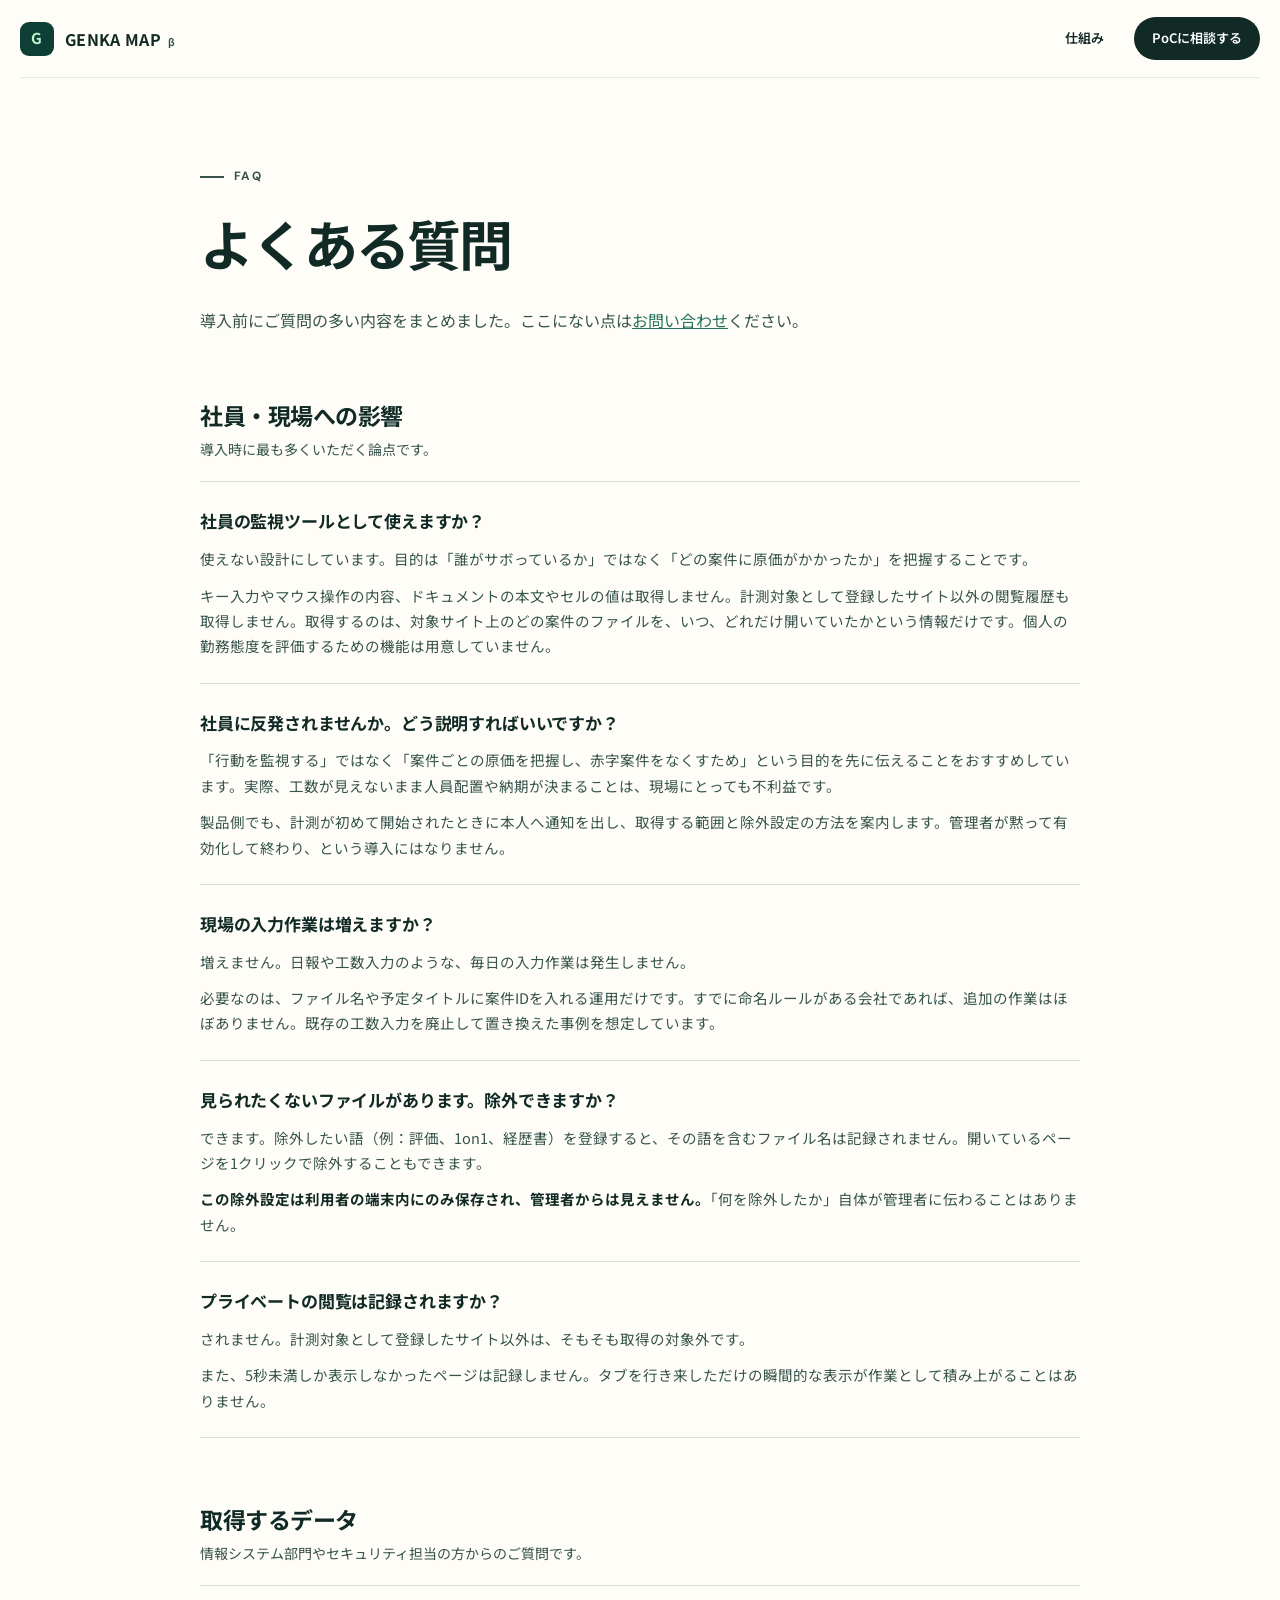
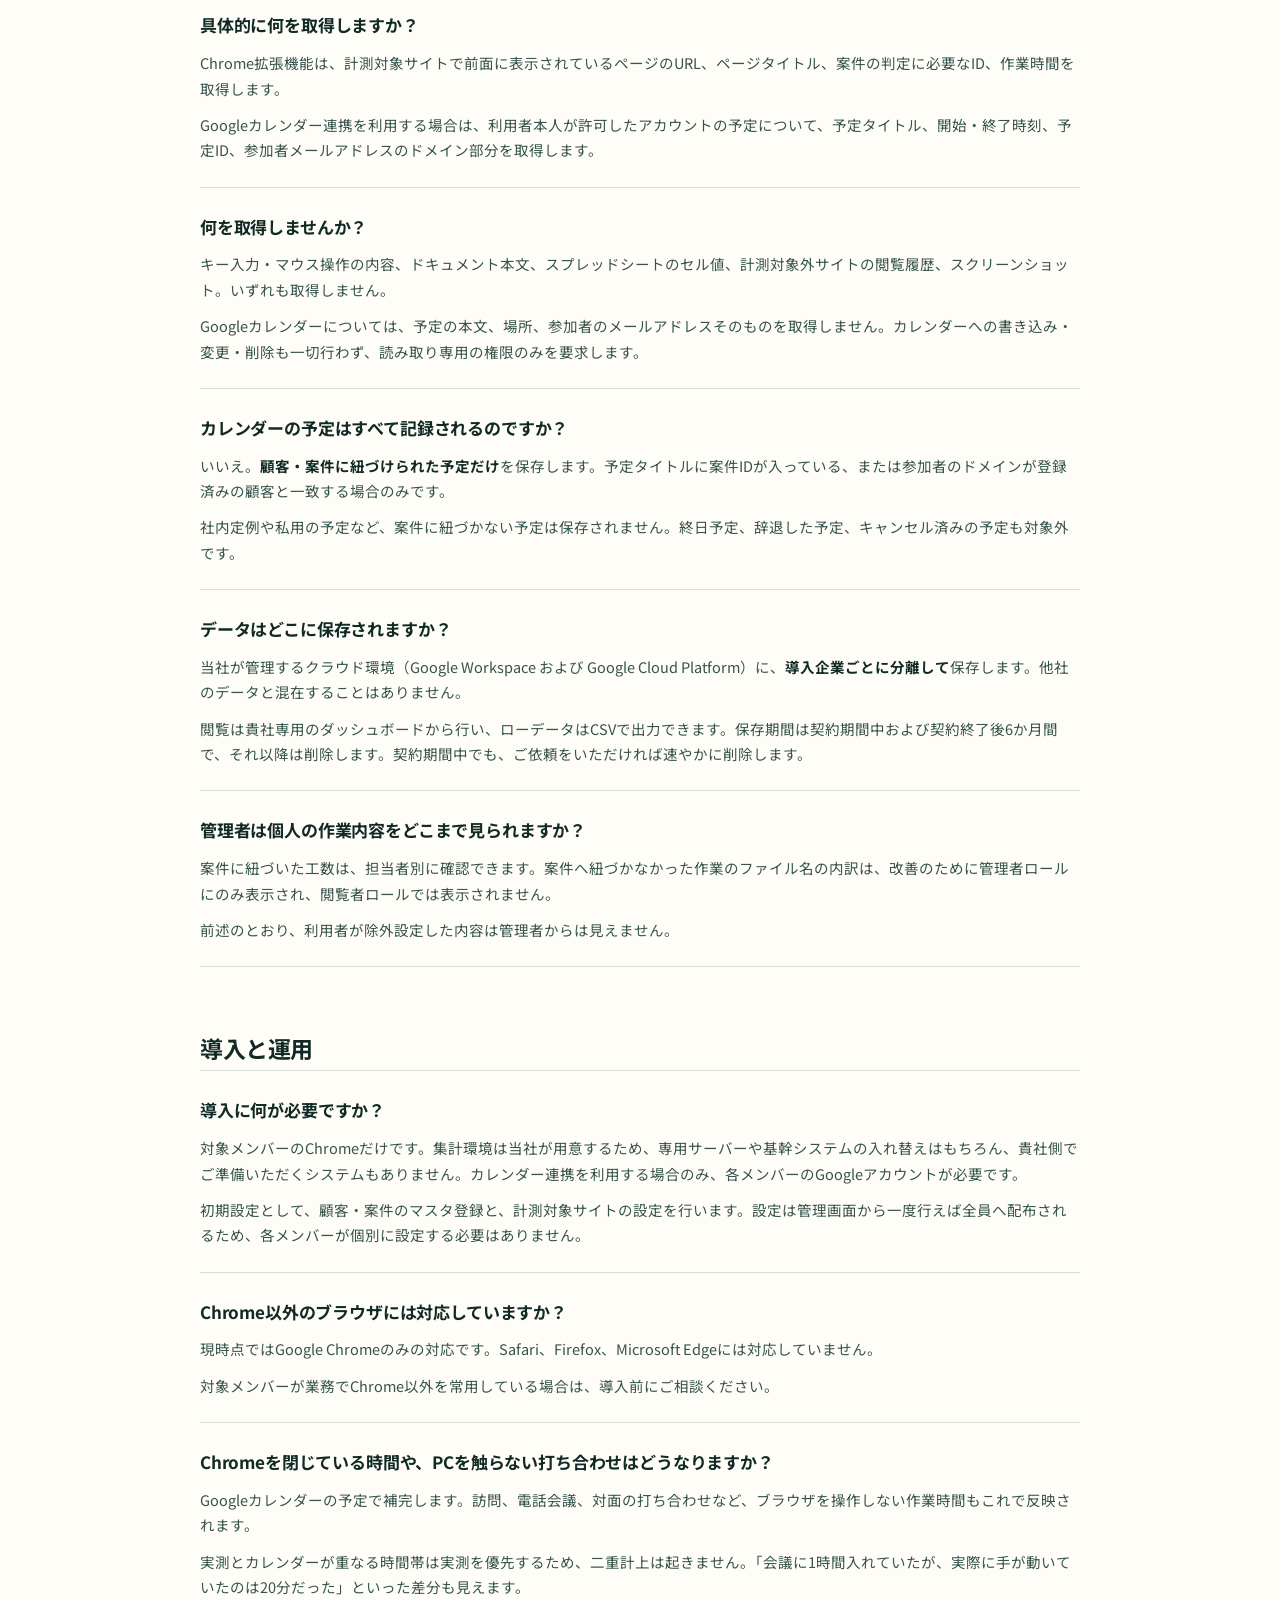
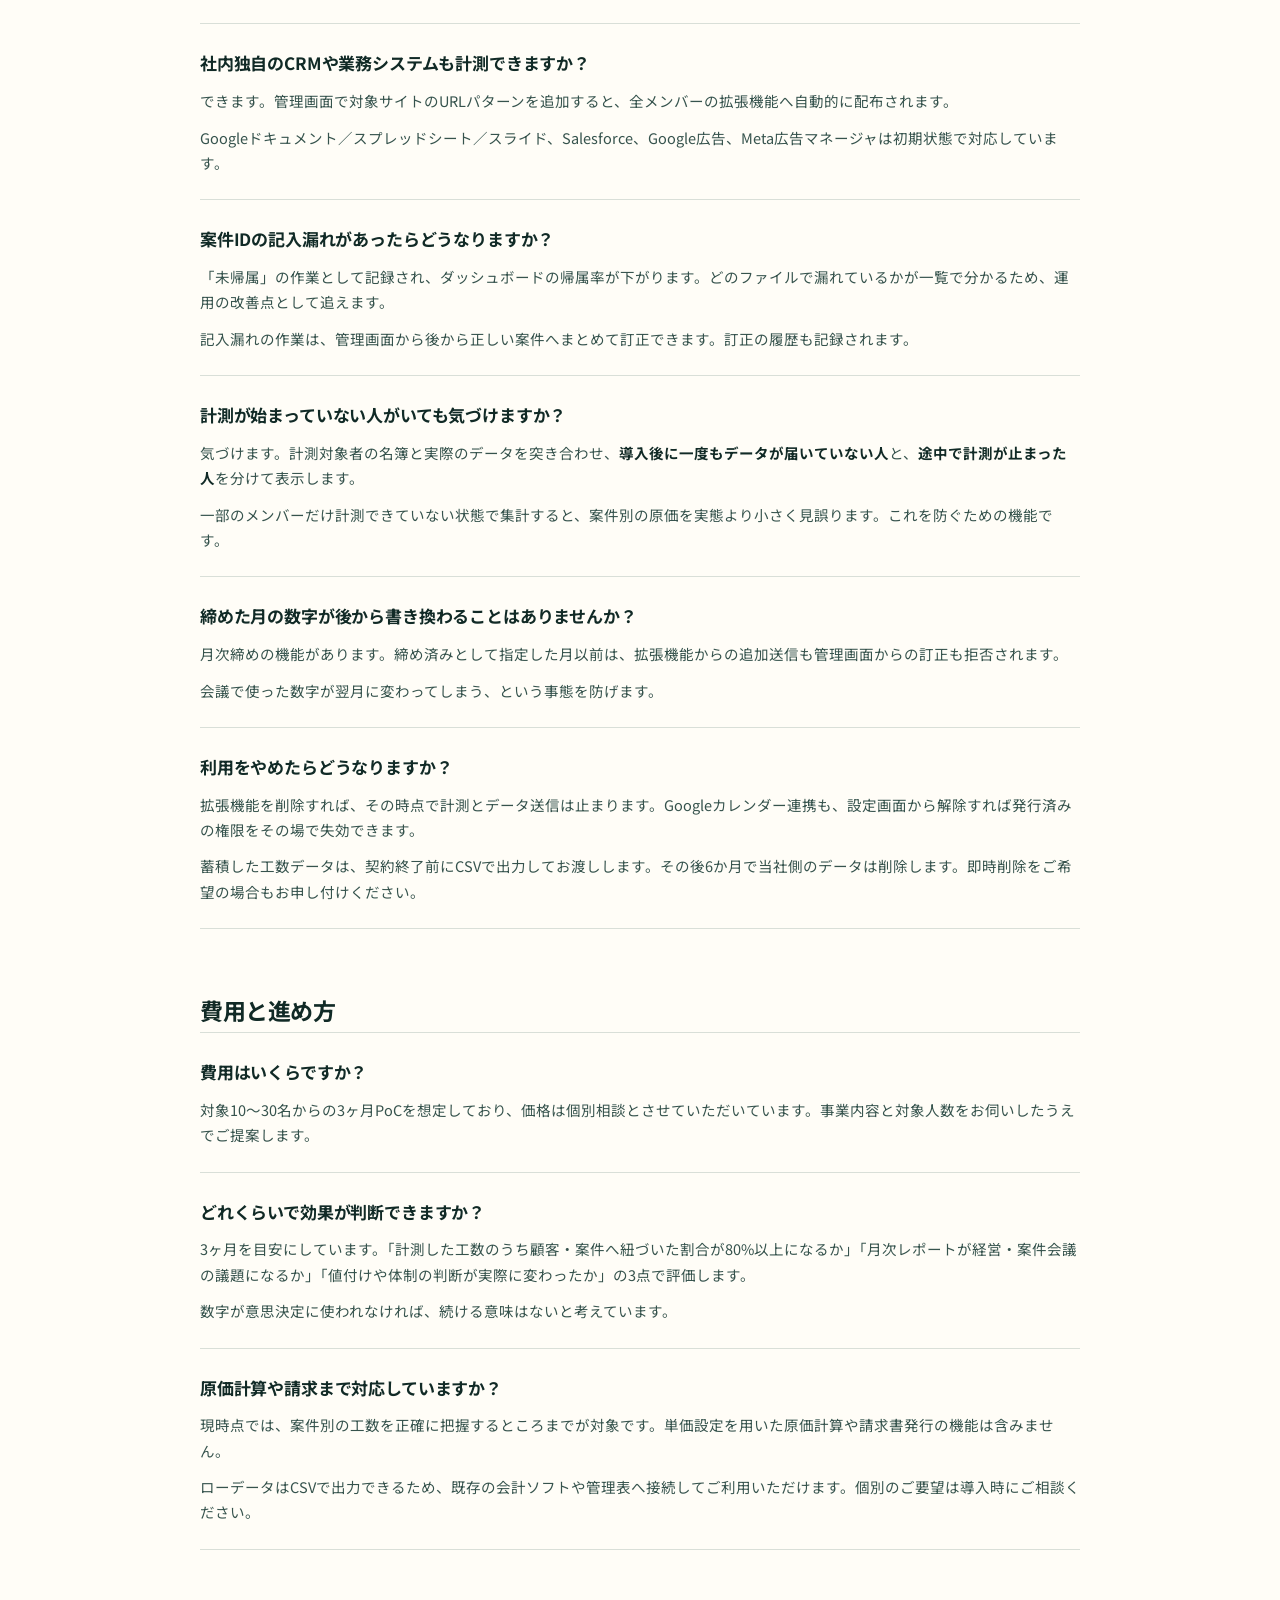
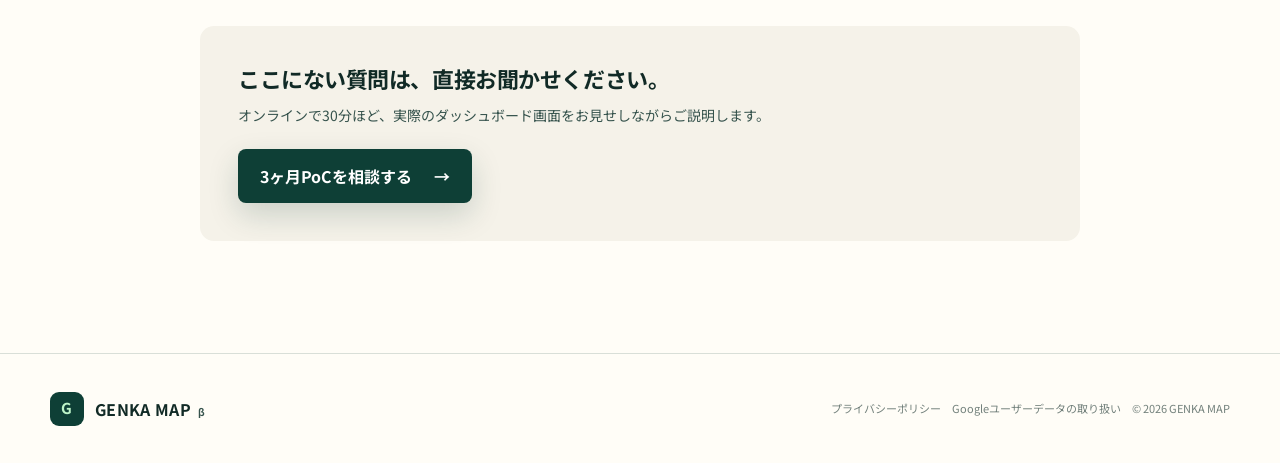
==== faq.html @ b186d124 "Correct who holds the work-hour data The privacy policy and FAQ said the data lives in a spreadsheet" ====
<!doctype html>
<html lang="ja">
<head>
  <meta charset="utf-8">
  <meta name="viewport" content="width=device-width, initial-scale=1">
  <meta name="description" content="GENKA MAPのよくある質問。社員の監視にならないか、何を取得して何を取得しないか、導入準備、費用まで、導入前に聞かれる内容をまとめました。">
  <meta name="robots" content="index,follow">
  <title>よくある質問｜GENKA MAP</title>
  <link rel="preconnect" href="https://fonts.googleapis.com">
  <link rel="preconnect" href="https://fonts.gstatic.com" crossorigin>
  <link href="https://fonts.googleapis.com/css2?family=DM+Sans:wght@500;600;700&amp;family=Noto+Sans+JP:wght@400;500;600;700&amp;display=swap" rel="stylesheet">
  <link rel="stylesheet" href="./styles.css?v=074db91b">
</head>
<body>
  <header class="site-header">
    <a class="brand" href="./index.html" aria-label="GENKA MAP トップへ"><span class="brand-mark" aria-hidden="true">G</span><span>GENKA MAP <small>β</small></span></a>
    <nav aria-label="メインナビゲーション">
      <a href="./index.html#how">仕組み</a>
      <a class="nav-cta" href="./index.html#contact">PoCに相談する</a>
    </nav>
  </header>

  <main class="faq section-shell">
    <p class="eyebrow"><span></span>FAQ</p>
    <h1>よくある質問</h1>
    <p>導入前にご質問の多い内容をまとめました。ここにない点は<a href="./index.html#contact">お問い合わせ</a>ください。</p>

    <section class="faq-group">
      <h2>社員・現場への影響</h2>
      <p>導入時に最も多くいただく論点です。</p>

      <div class="faq-item" id="watch">
        <h3>社員の監視ツールとして使えますか？</h3>
        <p>使えない設計にしています。目的は「誰がサボっているか」ではなく「どの案件に原価がかかったか」を把握することです。</p>
        <p>キー入力やマウス操作の内容、ドキュメントの本文やセルの値は取得しません。計測対象として登録したサイト以外の閲覧履歴も取得しません。取得するのは、対象サイト上のどの案件のファイルを、いつ、どれだけ開いていたかという情報だけです。個人の勤務態度を評価するための機能は用意していません。</p>
      </div>

      <div class="faq-item">
        <h3>社員に反発されませんか。どう説明すればいいですか？</h3>
        <p>「行動を監視する」ではなく「案件ごとの原価を把握し、赤字案件をなくすため」という目的を先に伝えることをおすすめしています。実際、工数が見えないまま人員配置や納期が決まることは、現場にとっても不利益です。</p>
        <p>製品側でも、計測が初めて開始されたときに本人へ通知を出し、取得する範囲と除外設定の方法を案内します。管理者が黙って有効化して終わり、という導入にはなりません。</p>
      </div>

      <div class="faq-item">
        <h3>現場の入力作業は増えますか？</h3>
        <p>増えません。日報や工数入力のような、毎日の入力作業は発生しません。</p>
        <p>必要なのは、ファイル名や予定タイトルに案件IDを入れる運用だけです。すでに命名ルールがある会社であれば、追加の作業はほぼありません。既存の工数入力を廃止して置き換えた事例を想定しています。</p>
      </div>

      <div class="faq-item" id="exclude">
        <h3>見られたくないファイルがあります。除外できますか？</h3>
        <p>できます。除外したい語（例：評価、1on1、経歴書）を登録すると、その語を含むファイル名は記録されません。開いているページを1クリックで除外することもできます。</p>
        <p><b>この除外設定は利用者の端末内にのみ保存され、管理者からは見えません。</b>「何を除外したか」自体が管理者に伝わることはありません。</p>
      </div>

      <div class="faq-item">
        <h3>プライベートの閲覧は記録されますか？</h3>
        <p>されません。計測対象として登録したサイト以外は、そもそも取得の対象外です。</p>
        <p>また、5秒未満しか表示しなかったページは記録しません。タブを行き来しただけの瞬間的な表示が作業として積み上がることはありません。</p>
      </div>
    </section>

    <section class="faq-group">
      <h2>取得するデータ</h2>
      <p>情報システム部門やセキュリティ担当の方からのご質問です。</p>

      <div class="faq-item" id="collect">
        <h3>具体的に何を取得しますか？</h3>
        <p>Chrome拡張機能は、計測対象サイトで前面に表示されているページのURL、ページタイトル、案件の判定に必要なID、作業時間を取得します。</p>
        <p>Googleカレンダー連携を利用する場合は、利用者本人が許可したアカウントの予定について、予定タイトル、開始・終了時刻、予定ID、参加者メールアドレスのドメイン部分を取得します。</p>
      </div>

      <div class="faq-item">
        <h3>何を取得しませんか？</h3>
        <p>キー入力・マウス操作の内容、ドキュメント本文、スプレッドシートのセル値、計測対象外サイトの閲覧履歴、スクリーンショット。いずれも取得しません。</p>
        <p>Googleカレンダーについては、予定の本文、場所、参加者のメールアドレスそのものを取得しません。カレンダーへの書き込み・変更・削除も一切行わず、読み取り専用の権限のみを要求します。</p>
      </div>

      <div class="faq-item">
        <h3>カレンダーの予定はすべて記録されるのですか？</h3>
        <p>いいえ。<b>顧客・案件に紐づけられた予定だけ</b>を保存します。予定タイトルに案件IDが入っている、または参加者のドメインが登録済みの顧客と一致する場合のみです。</p>
        <p>社内定例や私用の予定など、案件に紐づかない予定は保存されません。終日予定、辞退した予定、キャンセル済みの予定も対象外です。</p>
      </div>

      <div class="faq-item" id="storage">
        <h3>データはどこに保存されますか？</h3>
        <p>当社が管理するクラウド環境（Google Workspace および Google Cloud Platform）に、<b>導入企業ごとに分離して</b>保存します。他社のデータと混在することはありません。</p>
        <p>閲覧は貴社専用のダッシュボードから行い、ローデータはCSVで出力できます。保存期間は契約期間中および契約終了後6か月間で、それ以降は削除します。契約期間中でも、ご依頼をいただければ速やかに削除します。</p>
      </div>

      <div class="faq-item">
        <h3>管理者は個人の作業内容をどこまで見られますか？</h3>
        <p>案件に紐づいた工数は、担当者別に確認できます。案件へ紐づかなかった作業のファイル名の内訳は、改善のために管理者ロールにのみ表示され、閲覧者ロールでは表示されません。</p>
        <p>前述のとおり、利用者が除外設定した内容は管理者からは見えません。</p>
      </div>
    </section>

    <section class="faq-group">
      <h2>導入と運用</h2>

      <div class="faq-item">
        <h3>導入に何が必要ですか？</h3>
        <p>対象メンバーのChromeだけです。集計環境は当社が用意するため、専用サーバーや基幹システムの入れ替えはもちろん、貴社側でご準備いただくシステムもありません。カレンダー連携を利用する場合のみ、各メンバーのGoogleアカウントが必要です。</p>
        <p>初期設定として、顧客・案件のマスタ登録と、計測対象サイトの設定を行います。設定は管理画面から一度行えば全員へ配布されるため、各メンバーが個別に設定する必要はありません。</p>
      </div>

      <div class="faq-item">
        <h3>Chrome以外のブラウザには対応していますか？</h3>
        <p>現時点ではGoogle Chromeのみの対応です。Safari、Firefox、Microsoft Edgeには対応していません。</p>
        <p>対象メンバーが業務でChrome以外を常用している場合は、導入前にご相談ください。</p>
      </div>

      <div class="faq-item">
        <h3>Chromeを閉じている時間や、PCを触らない打ち合わせはどうなりますか？</h3>
        <p>Googleカレンダーの予定で補完します。訪問、電話会議、対面の打ち合わせなど、ブラウザを操作しない作業時間もこれで反映されます。</p>
        <p>実測とカレンダーが重なる時間帯は実測を優先するため、二重計上は起きません。「会議に1時間入れていたが、実際に手が動いていたのは20分だった」といった差分も見えます。</p>
      </div>

      <div class="faq-item">
        <h3>社内独自のCRMや業務システムも計測できますか？</h3>
        <p>できます。管理画面で対象サイトのURLパターンを追加すると、全メンバーの拡張機能へ自動的に配布されます。</p>
        <p>Googleドキュメント／スプレッドシート／スライド、Salesforce、Google広告、Meta広告マネージャは初期状態で対応しています。</p>
      </div>

      <div class="faq-item">
        <h3>案件IDの記入漏れがあったらどうなりますか？</h3>
        <p>「未帰属」の作業として記録され、ダッシュボードの帰属率が下がります。どのファイルで漏れているかが一覧で分かるため、運用の改善点として追えます。</p>
        <p>記入漏れの作業は、管理画面から後から正しい案件へまとめて訂正できます。訂正の履歴も記録されます。</p>
      </div>

      <div class="faq-item">
        <h3>計測が始まっていない人がいても気づけますか？</h3>
        <p>気づけます。計測対象者の名簿と実際のデータを突き合わせ、<b>導入後に一度もデータが届いていない人</b>と、<b>途中で計測が止まった人</b>を分けて表示します。</p>
        <p>一部のメンバーだけ計測できていない状態で集計すると、案件別の原価を実態より小さく見誤ります。これを防ぐための機能です。</p>
      </div>

      <div class="faq-item">
        <h3>締めた月の数字が後から書き換わることはありませんか？</h3>
        <p>月次締めの機能があります。締め済みとして指定した月以前は、拡張機能からの追加送信も管理画面からの訂正も拒否されます。</p>
        <p>会議で使った数字が翌月に変わってしまう、という事態を防げます。</p>
      </div>

      <div class="faq-item">
        <h3>利用をやめたらどうなりますか？</h3>
        <p>拡張機能を削除すれば、その時点で計測とデータ送信は止まります。Googleカレンダー連携も、設定画面から解除すれば発行済みの権限をその場で失効できます。</p>
        <p>蓄積した工数データは、契約終了前にCSVで出力してお渡しします。その後6か月で当社側のデータは削除します。即時削除をご希望の場合もお申し付けください。</p>
      </div>
    </section>

    <section class="faq-group">
      <h2>費用と進め方</h2>

      <div class="faq-item">
        <h3>費用はいくらですか？</h3>
        <p>対象10〜30名からの3ヶ月PoCを想定しており、価格は個別相談とさせていただいています。事業内容と対象人数をお伺いしたうえでご提案します。</p>
      </div>

      <div class="faq-item">
        <h3>どれくらいで効果が判断できますか？</h3>
        <p>3ヶ月を目安にしています。「計測した工数のうち顧客・案件へ紐づいた割合が80%以上になるか」「月次レポートが経営・案件会議の議題になるか」「値付けや体制の判断が実際に変わったか」の3点で評価します。</p>
        <p>数字が意思決定に使われなければ、続ける意味はないと考えています。</p>
      </div>

      <div class="faq-item">
        <h3>原価計算や請求まで対応していますか？</h3>
        <p>現時点では、案件別の工数を正確に把握するところまでが対象です。単価設定を用いた原価計算や請求書発行の機能は含みません。</p>
        <p>ローデータはCSVで出力できるため、既存の会計ソフトや管理表へ接続してご利用いただけます。個別のご要望は導入時にご相談ください。</p>
      </div>
    </section>

    <div class="faq-cta">
      <h2>ここにない質問は、直接お聞かせください。</h2>
      <p>オンラインで30分ほど、実際のダッシュボード画面をお見せしながらご説明します。</p>
      <a class="button button-primary" href="./index.html#contact">3ヶ月PoCを相談する <span aria-hidden="true">→</span></a>
    </div>
  </main>

  <footer>
    <a class="brand" href="./index.html"><span class="brand-mark" aria-hidden="true">G</span><span>GENKA MAP <small>β</small></span></a>
    <p><a href="./privacy.html">プライバシーポリシー</a>　<a href="./privacy.html#google-data">Googleユーザーデータの取り扱い</a>　© 2026 GENKA MAP</p>
  </footer>
</body>
</html>
---- styles.css ----
:root {
  --ink: #112a26;
  --ink-soft: #36534d;
  --forest: #0e3f36;
  --forest-deep: #092f29;
  --mint: #bdf4c8;
  --mint-bright: #85eba5;
  --cream: #f5f2e9;
  --paper: #fffdf7;
  --line: #d9dfd8;
  --warning: #e67842;
  --shadow: 0 24px 70px rgba(10, 47, 40, .14);
}

* { box-sizing: border-box; }
html { scroll-behavior: smooth; }
body { margin: 0; background: var(--paper); color: var(--ink); font-family: "Noto Sans JP", sans-serif; line-height: 1.75; }
a { color: inherit; text-decoration: none; }
button, input, select, textarea { font: inherit; }
.section-shell { width: min(1180px, calc(100% - 48px)); margin-inline: auto; }

.site-header { width: min(1280px, calc(100% - 40px)); height: 78px; margin: 0 auto; display: flex; align-items: center; justify-content: space-between; border-bottom: 1px solid rgba(17,42,38,.09); }
.brand { display: inline-flex; align-items: center; gap: 11px; font-weight: 700; letter-spacing: .02em; }
.brand small { margin-left: 3px; color: var(--ink-soft); font-size: 10px; }
.brand-mark { width: 34px; height: 34px; display: grid; place-items: center; border-radius: 9px; background: var(--forest); color: var(--mint); font-size: 15px; }
nav { display: flex; align-items: center; gap: 30px; font-size: 13px; font-weight: 600; }
nav a:not(.nav-cta):hover { color: #23735f; }
.nav-cta { padding: 10px 18px; border-radius: 999px; background: var(--ink); color: white; }

.hero { min-height: 750px; display: grid; grid-template-columns: .9fr 1.1fr; gap: 54px; align-items: center; padding-block: 90px 112px; }
.eyebrow { display: flex; align-items: center; gap: 10px; margin: 0 0 20px; color: #347a66; font-family: "DM Sans", sans-serif; font-size: 12px; font-weight: 700; letter-spacing: .12em; text-transform: uppercase; }
.eyebrow span { width: 24px; height: 2px; background: currentColor; }
.eyebrow.light { color: var(--mint); }
h1, h2, h3, p { margin-top: 0; }
h1, h2 { letter-spacing: -.04em; line-height: 1.35; }
h1 { margin-bottom: 26px; font-size: clamp(42px, 5vw, 66px); }
h1 em { color: #267c64; font-style: normal; }
h2 { margin-bottom: 22px; font-size: clamp(32px, 4vw, 52px); }
.hero-lead { max-width: 620px; margin-bottom: 34px; color: var(--ink-soft); font-size: 17px; }
.hero-actions { display: flex; flex-wrap: wrap; gap: 12px; }
.button { min-height: 52px; padding: 13px 22px; display: inline-flex; align-items: center; justify-content: center; gap: 22px; border: 0; border-radius: 8px; font-weight: 700; cursor: pointer; transition: transform .2s, box-shadow .2s, background .2s; }
.button:hover { transform: translateY(-2px); }
.button-primary { background: var(--forest); color: #fff; box-shadow: 0 12px 30px rgba(14,63,54,.18); }
.button-primary:hover { background: var(--forest-deep); }
.button-ghost { border: 1px solid var(--line); background: transparent; }
.microcopy { margin: 18px 0 0; color: #6b7b76; font-size: 12px; }

.hero-visual { position: relative; overflow: hidden; padding: 18px; border: 1px solid rgba(14,63,54,.12); border-radius: 18px; background: #f7faf7; box-shadow: var(--shadow); transform: rotate(1.2deg); }
.hero-visual::before { content: ""; position: absolute; inset: -60% 25% auto -25%; height: 480px; border-radius: 50%; background: radial-gradient(circle, rgba(133,235,165,.24), transparent 66%); }
.visual-topbar { position: relative; display: grid; grid-template-columns: 1fr auto 1fr; align-items: center; padding: 2px 2px 15px; color: #6a7c76; font-size: 11px; }
.traffic-lights { display: flex; gap: 5px; }
.traffic-lights i { width: 7px; height: 7px; border-radius: 50%; background: #cbd5d0; }
/* 実際の顧客向けダッシュボード(DashboardPage)の再現。配色・構成を実画面に合わせる */
.app-frame { position: relative; overflow: hidden; border: 1px solid #e5e9f0; border-radius: 12px; background: #f5f7fa; box-shadow: 0 10px 30px rgba(23,32,51,.1); }
.app-topbar { display: flex; justify-content: space-between; align-items: center; gap: 8px; padding: 10px 13px; background: #fff; border-bottom: 1px solid #e5e9f0; }
.app-brand { display: flex; align-items: center; gap: 7px; color: #172033; font-size: 11px; font-weight: 800; letter-spacing: -.02em; white-space: nowrap; }
.app-brand i { flex: 0 0 auto; width: 20px; height: 20px; display: grid; place-items: center; border-radius: 6px; background: linear-gradient(145deg, #2759d7, #5d7ee7); color: #fff; font-style: normal; font-size: 11px; }
.app-actions { display: flex; gap: 5px; font-size: 8px; white-space: nowrap; }
.app-actions b { padding: 4px 8px; border: 1px solid #b9c7ec; border-radius: 6px; color: #2759d7; background: #fff; font-weight: 700; }
.app-actions em { padding: 4px 8px; border: 1px solid #e5e9f0; border-radius: 6px; color: #4f5b70; font-style: normal; font-weight: 600; }
.app-kpis { display: grid; grid-template-columns: repeat(3, 1fr); gap: 8px; padding: 11px 13px 0; }
.app-kpis > div { padding: 11px 12px; background: #fff; border: 1px solid #e5e9f0; border-radius: 9px; }
.app-kpis span { display: block; color: #697386; font-size: 8px; font-weight: 700; }
.app-kpis strong { display: block; margin-top: 5px; font-family: "DM Sans", sans-serif; font-size: 21px; font-weight: 800; line-height: 1; letter-spacing: -.03em; color: #172033; }
.app-kpis small { margin-left: 3px; color: #697386; font-size: 9px; font-weight: 600; }
.app-panel { margin: 11px 13px; background: #fff; border: 1px solid #e5e9f0; border-radius: 9px; overflow: hidden; }
.app-panel:last-of-type { margin-bottom: 13px; }
.app-panel-head { display: flex; justify-content: space-between; align-items: center; padding: 9px 12px; border-bottom: 1px solid #e5e9f0; }
.app-panel-head b { color: #172033; font-size: 10px; }
.app-panel-head span { color: #697386; font-size: 8px; }
.app-quality { display: flex; align-items: center; gap: 12px; padding: 9px 12px; }
.app-quality strong { font-family: "DM Sans", sans-serif; font-size: 22px; font-weight: 800; letter-spacing: -.03em; color: #19a974; }
.app-quality strong small { margin-left: 2px; font-size: 10px; }
.app-quality span { color: #697386; font-size: 8px; line-height: 1.6; }
.app-table { width: 100%; border-collapse: collapse; font-size: 8.5px; }
.app-table th { padding: 6px 10px; color: #697386; background: #fafbfc; text-align: left; font-size: 7px; letter-spacing: .05em; text-transform: uppercase; white-space: nowrap; }
.app-table td { padding: 7px 10px; border-top: 1px solid #edf0f4; color: #172033; vertical-align: middle; }
.app-table .num { text-align: right; font-family: "DM Sans", sans-serif; white-space: nowrap; }
.app-kpis em { display: block; margin-top: 5px; color: #98a2b3; font-style: normal; font-size: 7.5px; font-weight: 600; }
.app-status { display: flex; align-items: center; gap: 8px; padding: 9px 12px; }
.app-flag { flex: 0 0 auto; padding: 3px 7px; border-radius: 99px; background: #fdecec; color: #b42318; font-size: 7px; font-weight: 700; white-space: nowrap; }
.app-status > span { color: #98a2b3; font-size: 7.5px; line-height: 1.55; }
/* 工数が増えた案件は注意色。原価の見え方として増加を目立たせる。 */
.app-table .up { color: #c2410c; }
.app-table .down { color: #19a974; }
.app-burn { display: inline-flex; align-items: center; justify-content: flex-end; gap: 6px; }
.app-burn i { font-style: normal; color: #697386; }
.app-burn .app-track { width: 38px; }
.app-track.warn span { background: linear-gradient(90deg, #d9541f, #f0956a); }
.app-table td b { display: block; font-size: 9px; }
.app-table td i { display: block; margin-top: 1px; color: #697386; font-style: normal; font-size: 7px; }
.app-badge { display: inline-flex; padding: 2px 6px; border-radius: 99px; color: #355196; background: #edf2ff; font-size: 7px; font-weight: 700; white-space: nowrap; }
.app-track { width: 56px; height: 5px; border-radius: 99px; background: #edf0f5; overflow: hidden; }
.app-track span { display: block; width: var(--w); height: 100%; border-radius: inherit; background: linear-gradient(90deg, #2759d7, #6c8beb); }
.visual-caption { position: relative; margin: 11px 3px 0; color: #6a7c76; font-size: 10px; line-height: 1.55; }

.problem-band { padding: 105px 0; background: var(--forest-deep); color: #fff; }
.problem-grid { display: grid; grid-template-columns: .85fr 1.15fr; gap: 110px; }
.problem-list { display: grid; gap: 0; }
.problem-list article { display: grid; grid-template-columns: 48px 1fr; gap: 22px; padding: 27px 0; border-top: 1px solid rgba(255,255,255,.15); }
.problem-list article:last-child { border-bottom: 1px solid rgba(255,255,255,.15); }
.problem-list article > span { color: var(--mint); font-family: "DM Sans", sans-serif; font-size: 12px; }
.problem-list h3 { margin-bottom: 7px; font-size: 18px; }
.problem-list p { margin: 0; color: rgba(255,255,255,.68); font-size: 14px; }

.how { padding-block: 130px; }
.section-heading { max-width: 690px; margin-bottom: 60px; }
.section-heading > p:last-child { color: var(--ink-soft); }
.section-heading.compact { margin-bottom: 0; }
.steps { display: grid; grid-template-columns: repeat(3, 1fr); gap: 18px; }
.steps article { min-height: 310px; padding: 30px; border: 1px solid var(--line); border-radius: 12px; background: #fff; }
.step-icon { width: 52px; height: 52px; margin-bottom: 54px; display: grid; place-items: center; border-radius: 50%; background: var(--cream); color: #2c765f; font-family: "DM Sans", sans-serif; font-weight: 700; }
.steps h3 { margin-bottom: 12px; font-size: 21px; }
.steps p { color: var(--ink-soft); font-size: 14px; }
.steps small { color: #39866d; font-size: 11px; font-weight: 600; }

.decision { padding-bottom: 130px; }
.decision-card { padding: 72px; border-radius: 18px; background: var(--forest); color: #fff; }
.decision-card > h2 { max-width: 680px; }
.decision-points { display: grid; grid-template-columns: repeat(4, 1fr); margin-top: 55px; border-top: 1px solid rgba(255,255,255,.15); }
.decision-points div { padding: 26px 24px 0 0; }
.decision-points div + div { padding-left: 24px; border-left: 1px solid rgba(255,255,255,.15); }
.decision-points b { color: var(--mint); font-size: 17px; }
.decision-points p { margin: 9px 0 0; color: rgba(255,255,255,.67); font-size: 13px; }

.security { display: grid; grid-template-columns: .8fr 1.2fr; gap: 110px; padding-block: 120px; border-top: 1px solid var(--line); }
.security-content > p { color: var(--ink-soft); }
.security-content ul { padding: 0; margin: 30px 0 0; list-style: none; }
.security-content li { padding: 15px 0; border-top: 1px solid var(--line); font-size: 14px; }
.security-content li:last-child { border-bottom: 1px solid var(--line); }
.security-content li span { margin-right: 10px; color: #278264; font-weight: 700; }
.security-content li a { text-decoration: underline; text-underline-offset: 3px; text-decoration-color: rgba(17,42,38,.22); }
.security-content li a:hover { color: #23735f; }
.security-content .microcopy { margin-top: 22px; }
.security-content .microcopy a { color: #23735f; font-weight: 700; }

.poc { padding-block: 120px; }
.poc-grid { display: grid; grid-template-columns: .85fr 1.15fr; gap: 80px; align-items: start; }
.poc-summary { display: grid; grid-template-columns: repeat(3, 1fr); border: 1px solid var(--line); border-radius: 12px; background: var(--cream); }
.poc-summary div { padding: 24px 18px; }
.poc-summary div + div { border-left: 1px solid #d6d8cd; }
.poc-summary span, .poc-summary strong { display: block; }
.poc-summary span { margin-bottom: 7px; color: #74817c; font-size: 11px; }
.poc-summary strong { font-size: 17px; }
.poc ol { padding: 0; margin: 0; list-style: none; }
.poc li { display: grid; grid-template-columns: 44px 1fr; gap: 18px; padding: 21px 0; border-top: 1px solid var(--line); }
.poc li:last-child { border-bottom: 1px solid var(--line); }
.poc li > span { width: 35px; height: 35px; display: grid; place-items: center; border-radius: 50%; background: #e2f6e7; color: #25775c; font-family: "DM Sans", sans-serif; font-weight: 700; }
.poc li p { margin: 4px 0 0; color: var(--ink-soft); font-size: 13px; }

.contact { padding-block: 110px; background: var(--forest-deep); color: #fff; }
.contact-grid { display: grid; grid-template-columns: .85fr 1.15fr; gap: 100px; }
.contact-grid > div > p:not(.eyebrow) { color: rgba(255,255,255,.67); }
.contact-note { margin-top: 40px; display: flex; gap: 16px; align-items: center; }
.contact-note > span { width: 52px; height: 52px; display: grid; place-items: center; border: 1px solid rgba(189,244,200,.4); border-radius: 50%; color: var(--mint); font-family: "DM Sans", sans-serif; font-size: 18px; font-weight: 700; }
.contact-note p { margin: 0; color: rgba(255,255,255,.68); font-size: 13px; }
.contact-note b { color: #fff; }
form { padding: 34px; border-radius: 14px; background: #fff; color: var(--ink); }
.form-row { display: grid; grid-template-columns: 1fr 1fr; gap: 13px; }
form label { display: block; margin-bottom: 15px; font-size: 12px; font-weight: 600; }
form label > span { margin-left: 4px; color: #d55c3a; font-size: 9px; }
input, select, textarea { width: 100%; margin-top: 7px; padding: 12px 13px; border: 1px solid #d8dfda; border-radius: 6px; outline: none; background: #fafcf9; color: var(--ink); font-size: 13px; }
input:focus, select:focus, textarea:focus { border-color: #3b896f; box-shadow: 0 0 0 3px rgba(59,137,111,.1); }
textarea { min-height: 100px; resize: vertical; }
.consent { display: flex; gap: 9px; align-items: flex-start; font-weight: 400; }
.consent input { width: 16px; margin: 3px 0 0; }
.consent span { margin: 0; color: #526761; font-size: 11px; }
.form-note { margin: 4px 0 0; color: #526761; font-size: 11px; }
.form-note a { color: inherit; }
.honeypot { position: absolute !important; left: -9999px !important; }
.button-light { width: 100%; background: var(--forest); color: #fff; }
.button-light:disabled { cursor: wait; opacity: .62; }
.form-status { min-height: 1.5em; margin: 12px 0 0; color: #267b5f; font-size: 12px; text-align: center; }
.form-status.error { color: #c45336; }

footer { min-height: 110px; padding: 28px max(24px, calc((100% - 1180px) / 2)); display: flex; align-items: center; justify-content: space-between; border-top: 1px solid var(--line); }
footer p { margin: 0; color: #73817c; font-size: 11px; }
footer p a:hover, .policy a:not(.brand) { color: #23735f; text-decoration: underline; }
.policy { max-width: 820px; padding-block: 88px 112px; }
.policy h1 { font-size: clamp(38px, 5vw, 54px); }
.policy h2 { margin: 54px 0 14px; font-size: 24px; letter-spacing: -.02em; }
.policy section > p { color: var(--ink-soft); }
.policy ul { margin: 14px 0 0; padding-left: 20px; color: var(--ink-soft); }
.policy li { margin-bottom: 9px; }
.policy li b { color: var(--ink); }
/* スコープ名が長く、狭い画面で横スクロールを起こすため折り返す。 */
.policy code { font-size: .92em; overflow-wrap: anywhere; }
.policy-date { margin-top: 56px; color: #73817c; font-size: 13px; }

.faq { max-width: 880px; padding-block: 88px 112px; }
.faq h1 { font-size: clamp(38px, 5vw, 54px); }
.faq > p { color: var(--ink-soft); }
.faq > p a { color: #23735f; text-decoration: underline; }
.faq-group { margin-top: 66px; }
.faq-group > h2 { margin-bottom: 6px; font-size: 23px; letter-spacing: -.02em; }
.faq-group > p { margin: 0 0 20px; color: var(--ink-soft); font-size: 14px; }
.faq-item { padding: 24px 0; border-top: 1px solid var(--line); }
.faq-group > .faq-item:last-of-type { border-bottom: 1px solid var(--line); }
.faq-item h3 { margin-bottom: 10px; font-size: 17px; letter-spacing: -.01em; }
.faq-item p { margin: 0; color: var(--ink-soft); font-size: 14.5px; }
.faq-item p + p { margin-top: 11px; }
.faq-item b { color: var(--ink); }
.faq-cta { margin-top: 76px; padding: 38px; border-radius: 14px; background: var(--cream); }
.faq-cta h2 { margin-bottom: 9px; font-size: 22px; letter-spacing: -.02em; }
.faq-cta p { margin: 0 0 22px; color: var(--ink-soft); font-size: 14px; }

@media (max-width: 900px) {
  .hero, .problem-grid, .security, .poc-grid, .contact-grid { grid-template-columns: 1fr; }
  .hero { padding-top: 70px; }
  .problem-grid, .security, .poc-grid, .contact-grid { gap: 48px; }
  .steps { grid-template-columns: 1fr; }
  .steps article { min-height: 0; }
  .step-icon { margin-bottom: 30px; }
  .decision-points { grid-template-columns: 1fr 1fr; }
  .decision-points div:nth-child(3) { padding-left: 0; border-left: 0; }
}

@media (max-width: 620px) {
  .section-shell { width: min(100% - 32px, 1180px); }
  .site-header { width: calc(100% - 28px); }
  nav > a:not(.nav-cta) { display: none; }
  .nav-cta { padding: 9px 13px; }
  h1 { font-size: 39px; }
  h2 { font-size: 32px; }
  .hero { min-height: 0; padding-block: 64px 84px; }
  .hero-actions, .hero-actions .button { width: 100%; }
  .hero-visual { padding: 10px; transform: none; }
  .app-kpis { grid-template-columns: 1fr 1fr; }
  .app-kpis > div:last-child { grid-column: 1 / -1; }
  .app-actions b { display: none; }
  .app-table th:nth-child(3), .app-table td:nth-child(3) { display: none; }
  .problem-band, .how, .security, .poc, .contact { padding-block: 80px; }
  .decision { padding-bottom: 80px; }
  .decision-card { padding: 38px 24px; }
  .decision-points { grid-template-columns: 1fr; }
  .decision-points div + div { padding-left: 0; border-left: 0; }
  .poc-summary { grid-template-columns: 1fr; }
  .poc-summary div + div { border-top: 1px solid #d6d8cd; border-left: 0; }
  .form-row { grid-template-columns: 1fr; }
  form { padding: 24px 18px; }
  footer { gap: 20px; flex-direction: column; justify-content: center; }
}
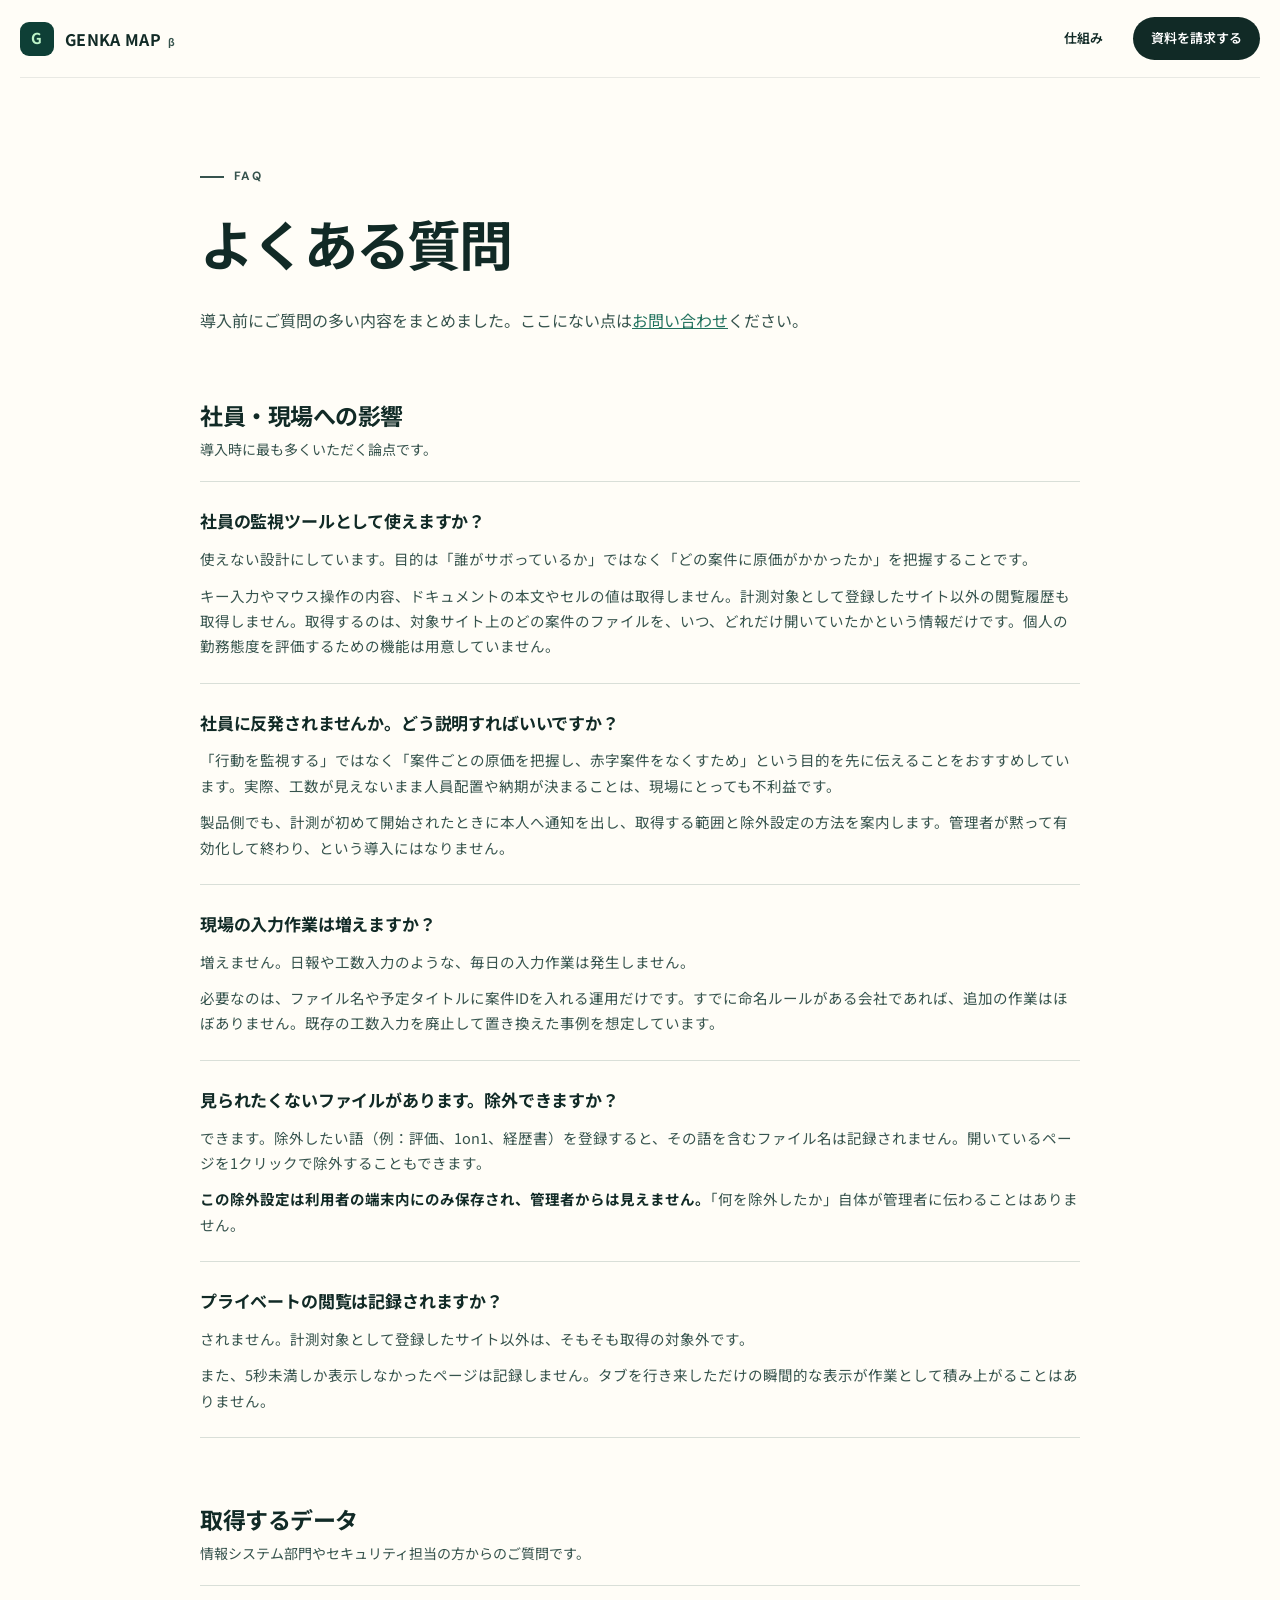
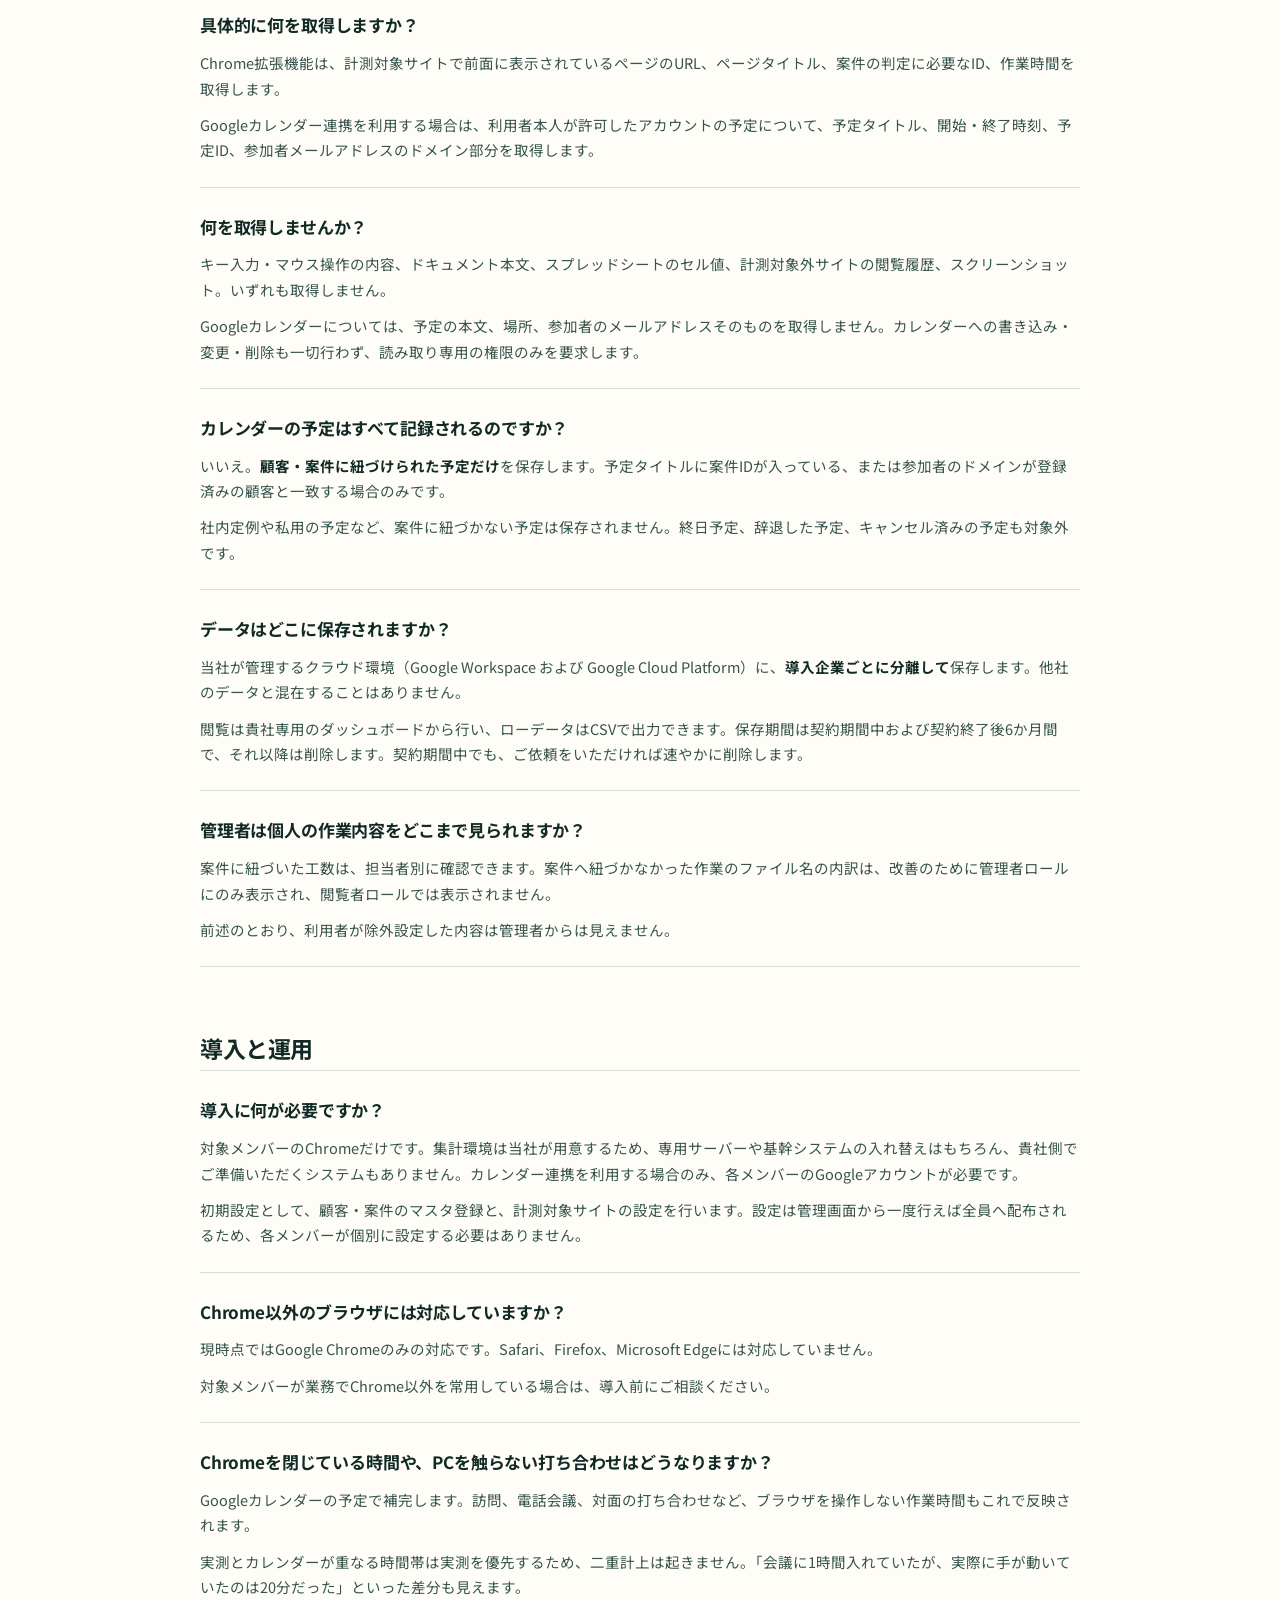
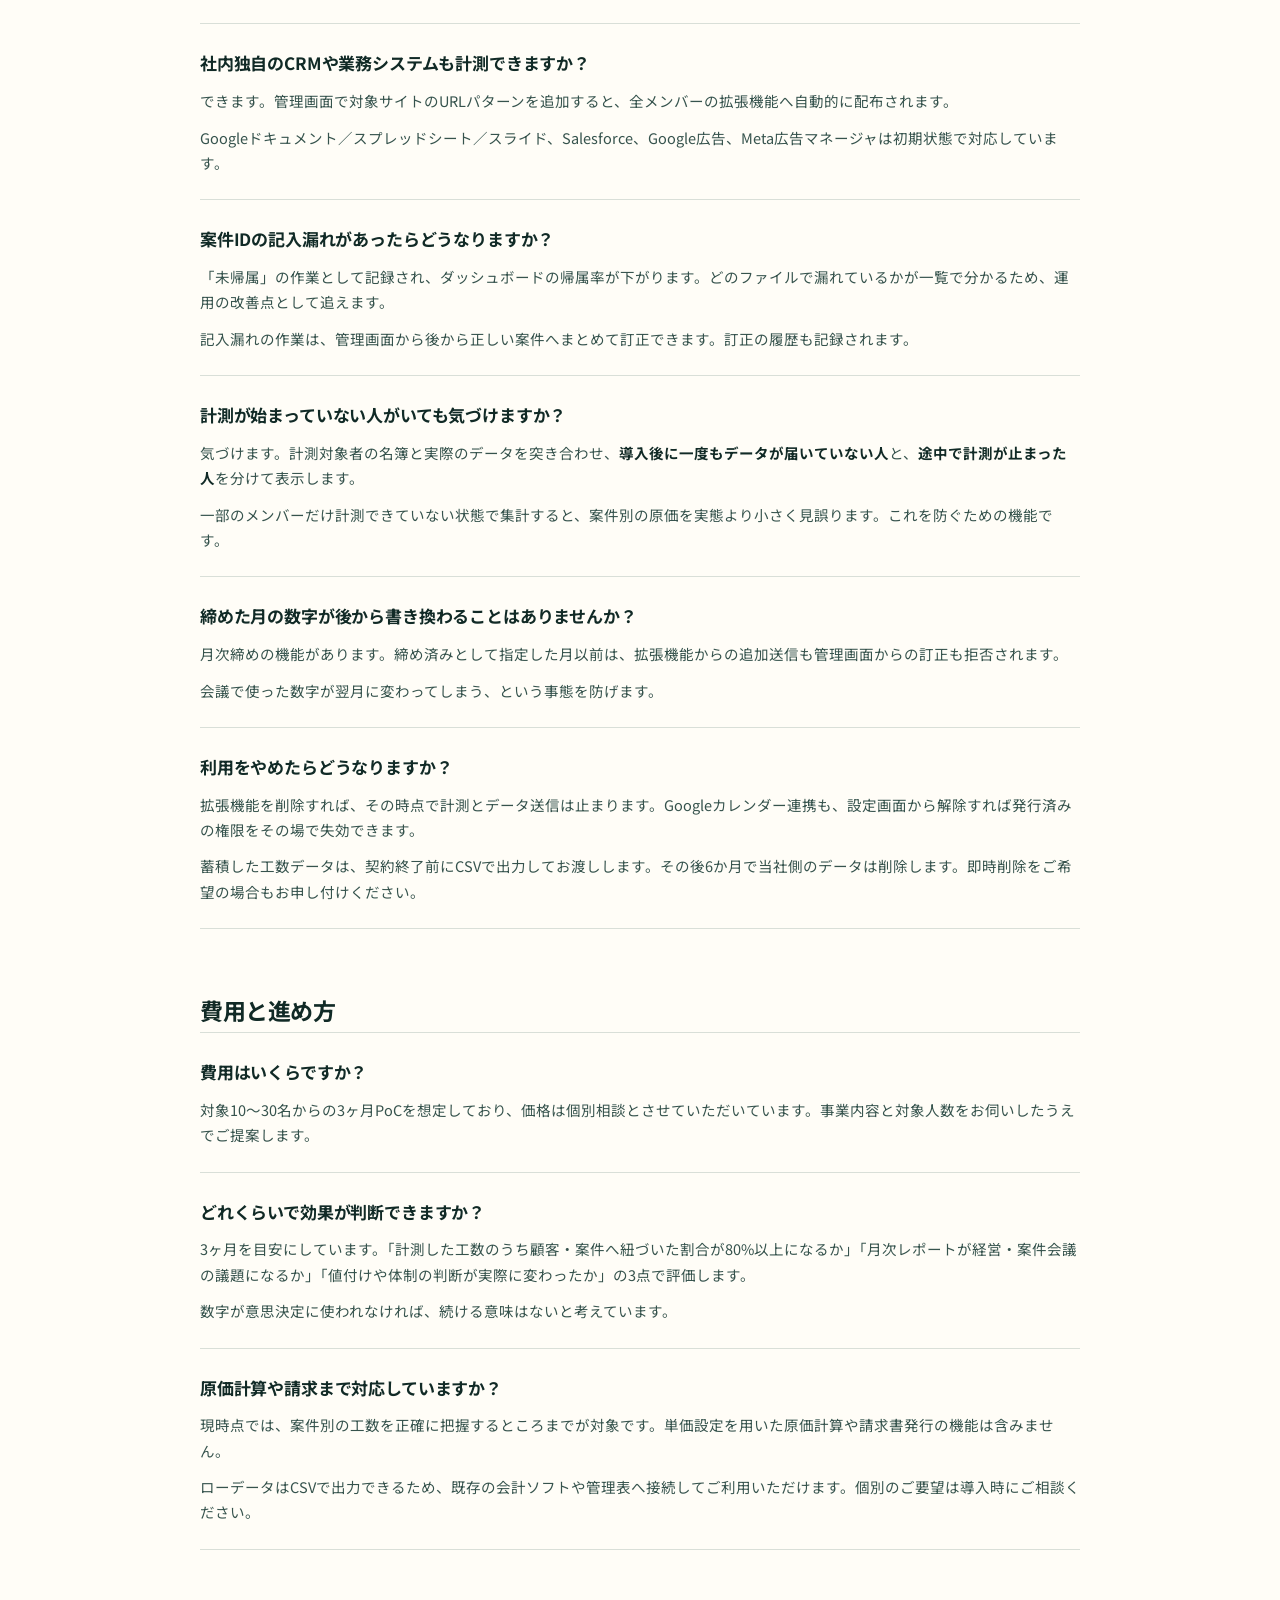
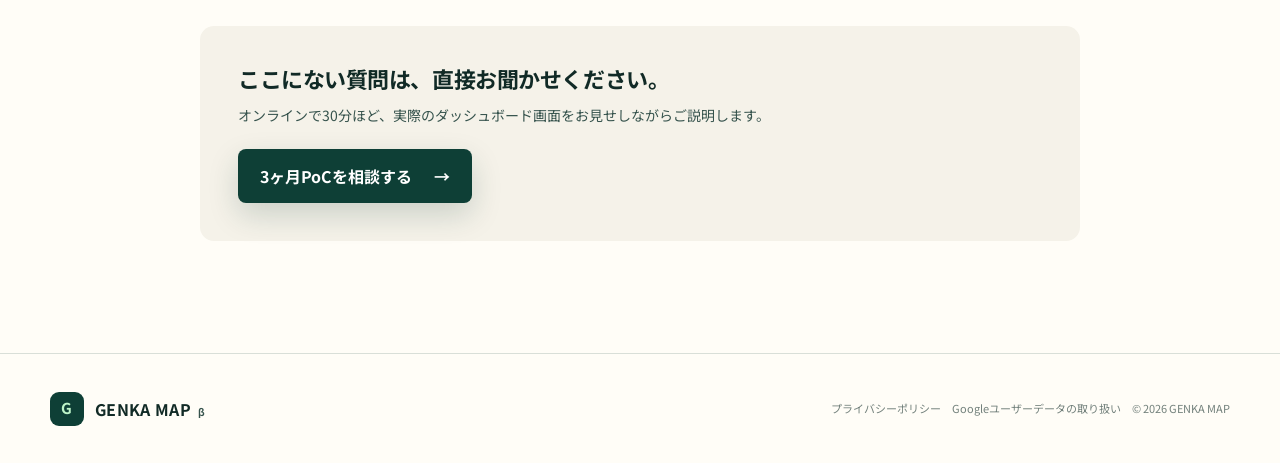
==== commit 8f80cb4d: "Add the booking page the material email links to The slot picker moved out of the landing page when " ====
--- a/faq.html
+++ b/faq.html
@@ -10,13 +10,14 @@
   <link rel="preconnect" href="https://fonts.gstatic.com" crossorigin>
   <link href="https://fonts.googleapis.com/css2?family=DM+Sans:wght@500;600;700&amp;family=Noto+Sans+JP:wght@400;500;600;700&amp;display=swap" rel="stylesheet">
   <link rel="stylesheet" href="./styles.css?v=074db91b">
+  <script src="./analytics.js?v=4779f2a9" defer></script>
 </head>
 <body>
   <header class="site-header">
     <a class="brand" href="./index.html" aria-label="GENKA MAP トップへ"><span class="brand-mark" aria-hidden="true">G</span><span>GENKA MAP <small>β</small></span></a>
     <nav aria-label="メインナビゲーション">
       <a href="./index.html#how">仕組み</a>
-      <a class="nav-cta" href="./index.html#contact">PoCに相談する</a>
+      <a class="nav-cta" href="./index.html#contact">資料を請求する</a>
     </nav>
   </header>
 
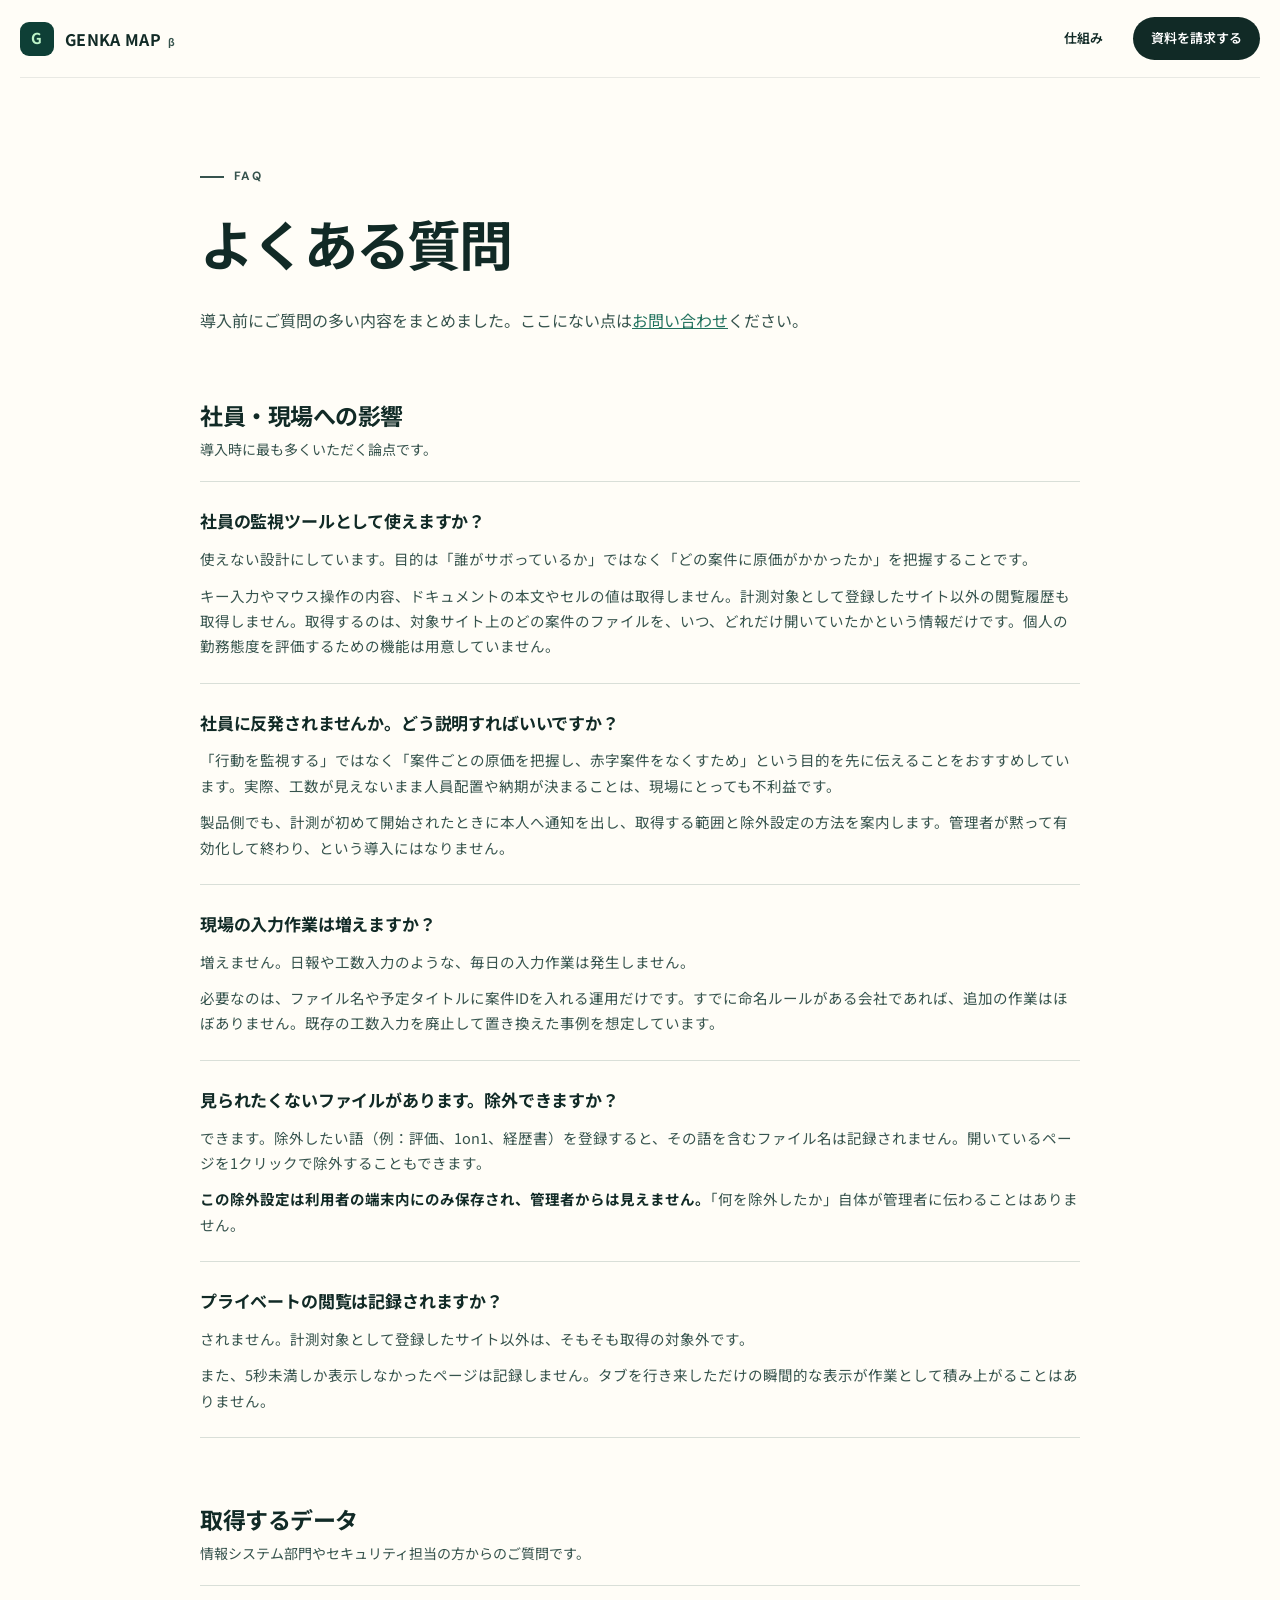
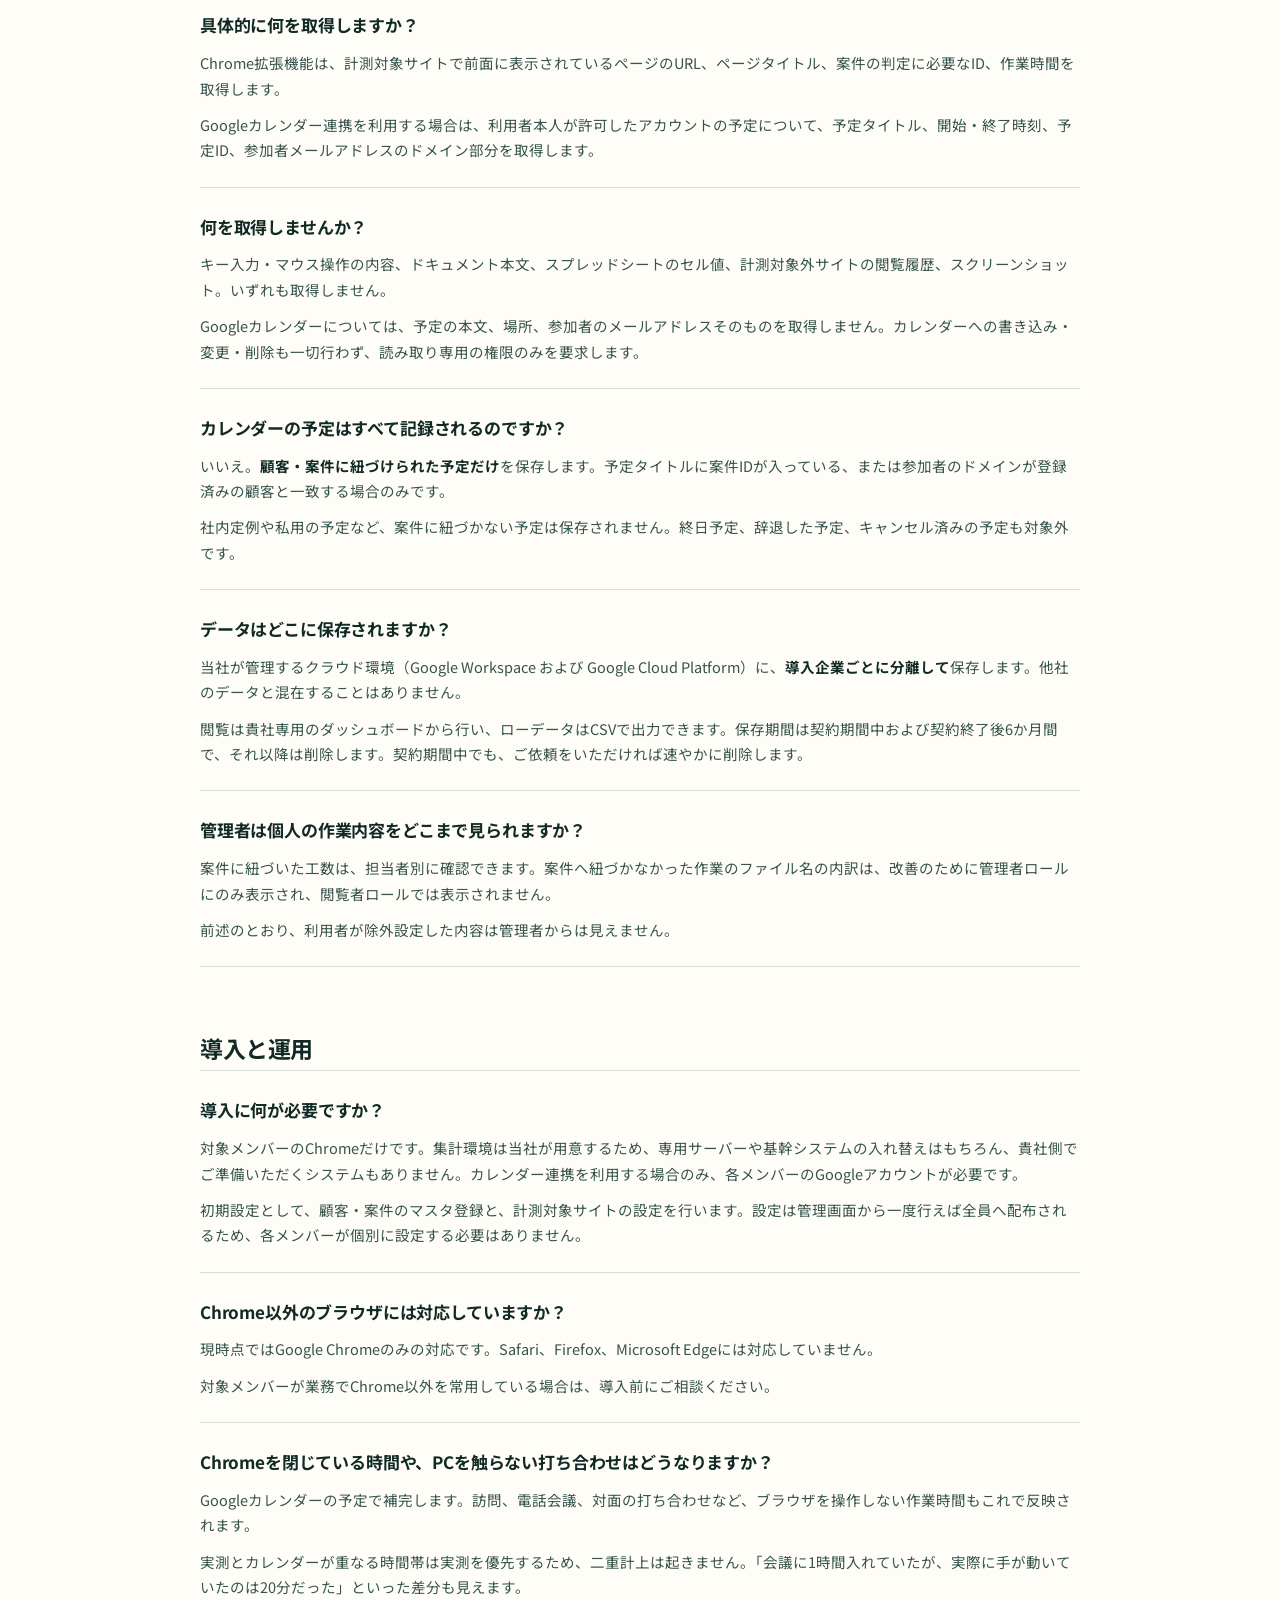
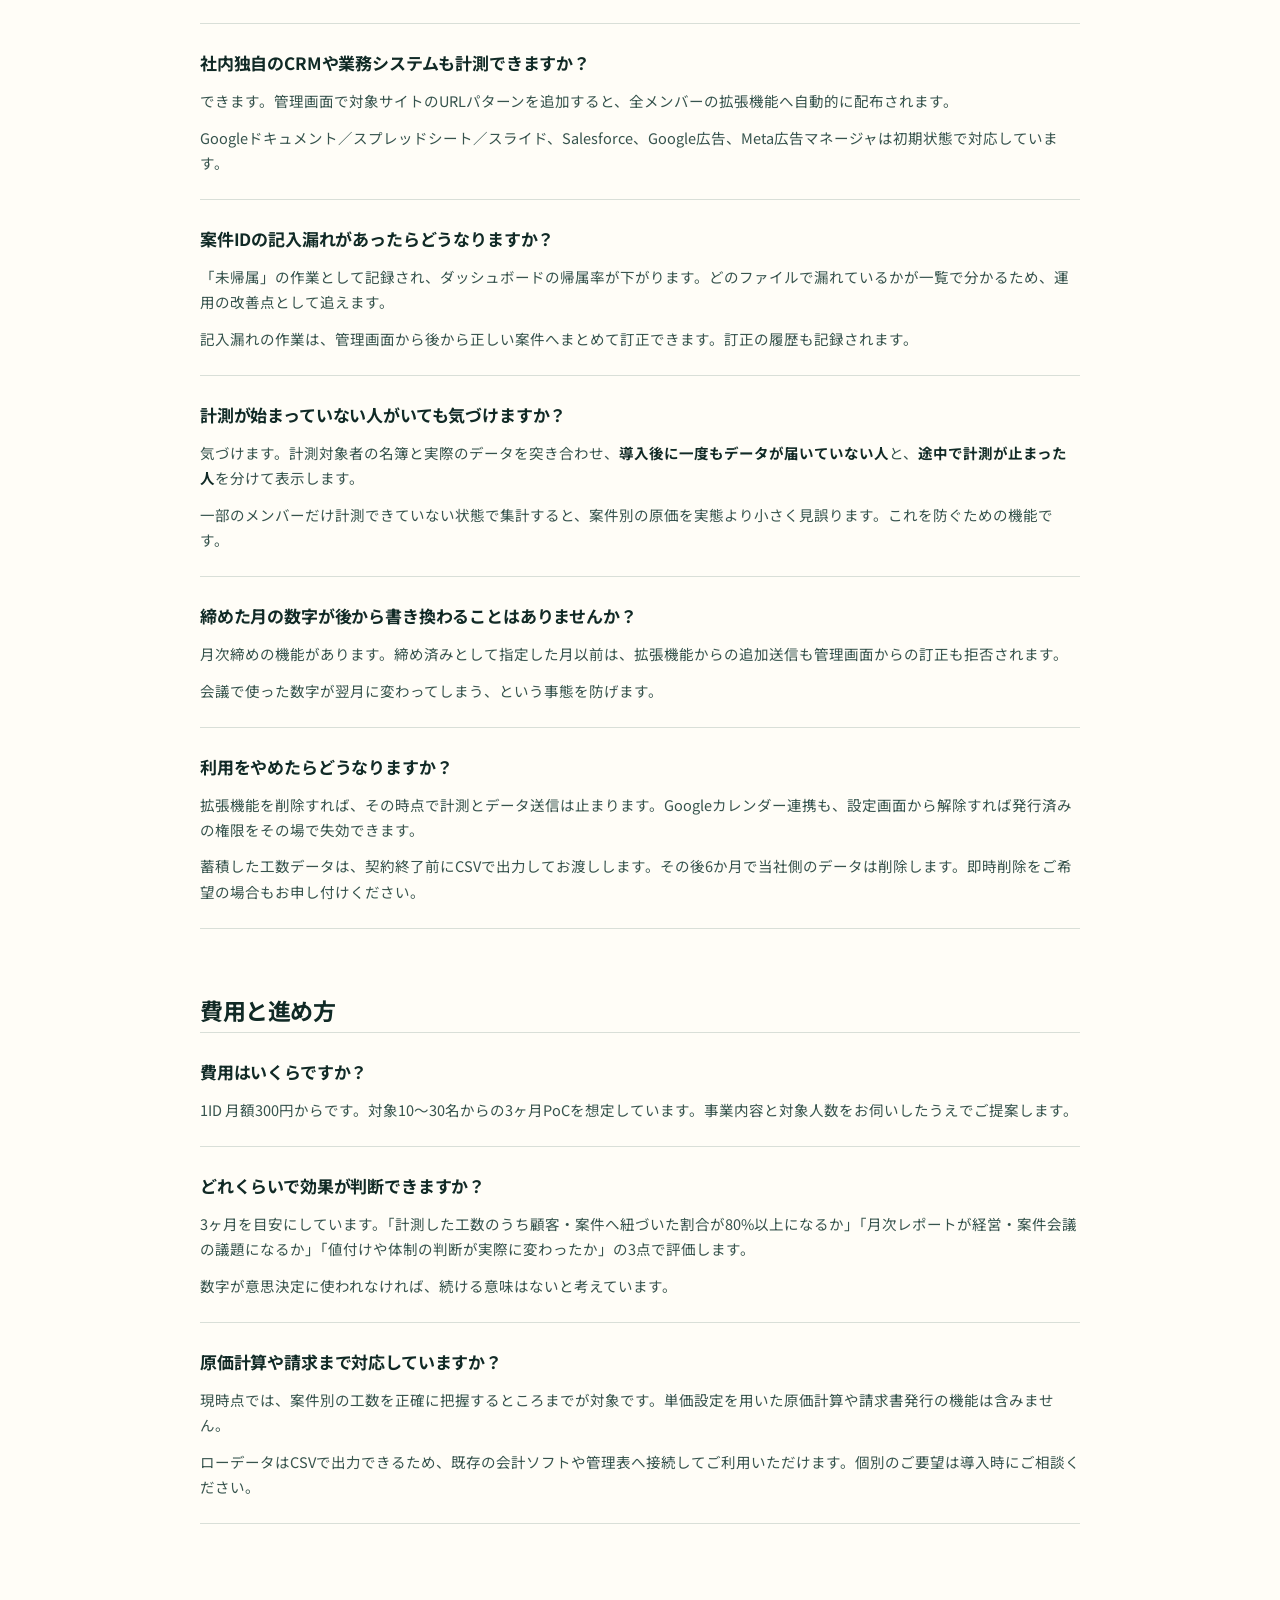
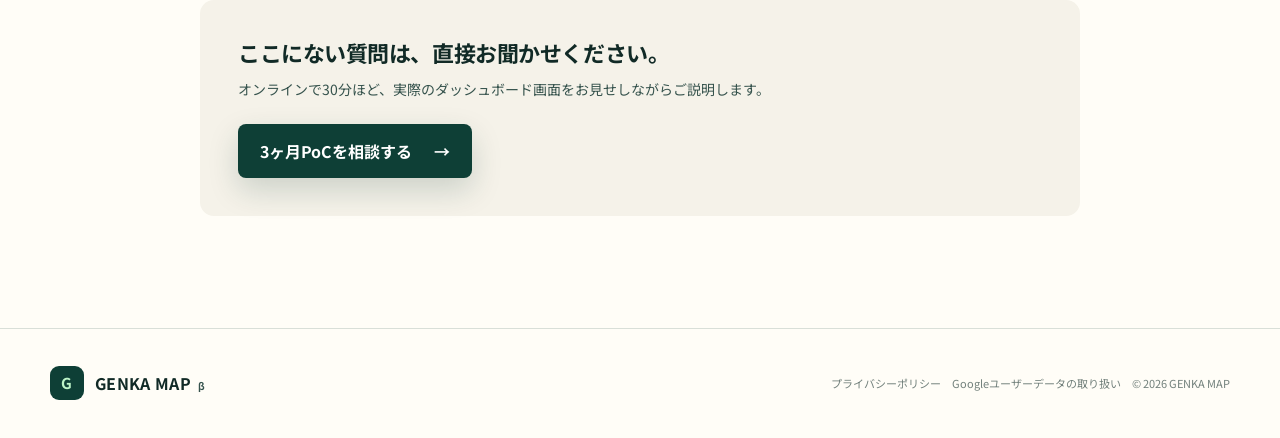
==== commit 06b03735: "Put a price on the landing page Co-Authored-By: Claude Opus 5 <noreply@anthropic.com>" ====
--- a/faq.html
+++ b/faq.html
@@ -153,7 +153,7 @@
 
       <div class="faq-item">
         <h3>費用はいくらですか？</h3>
-        <p>対象10〜30名からの3ヶ月PoCを想定しており、価格は個別相談とさせていただいています。事業内容と対象人数をお伺いしたうえでご提案します。</p>
+        <p>1ID 月額300円からです。対象10〜30名からの3ヶ月PoCを想定しています。事業内容と対象人数をお伺いしたうえでご提案します。</p>
       </div>
 
       <div class="faq-item">
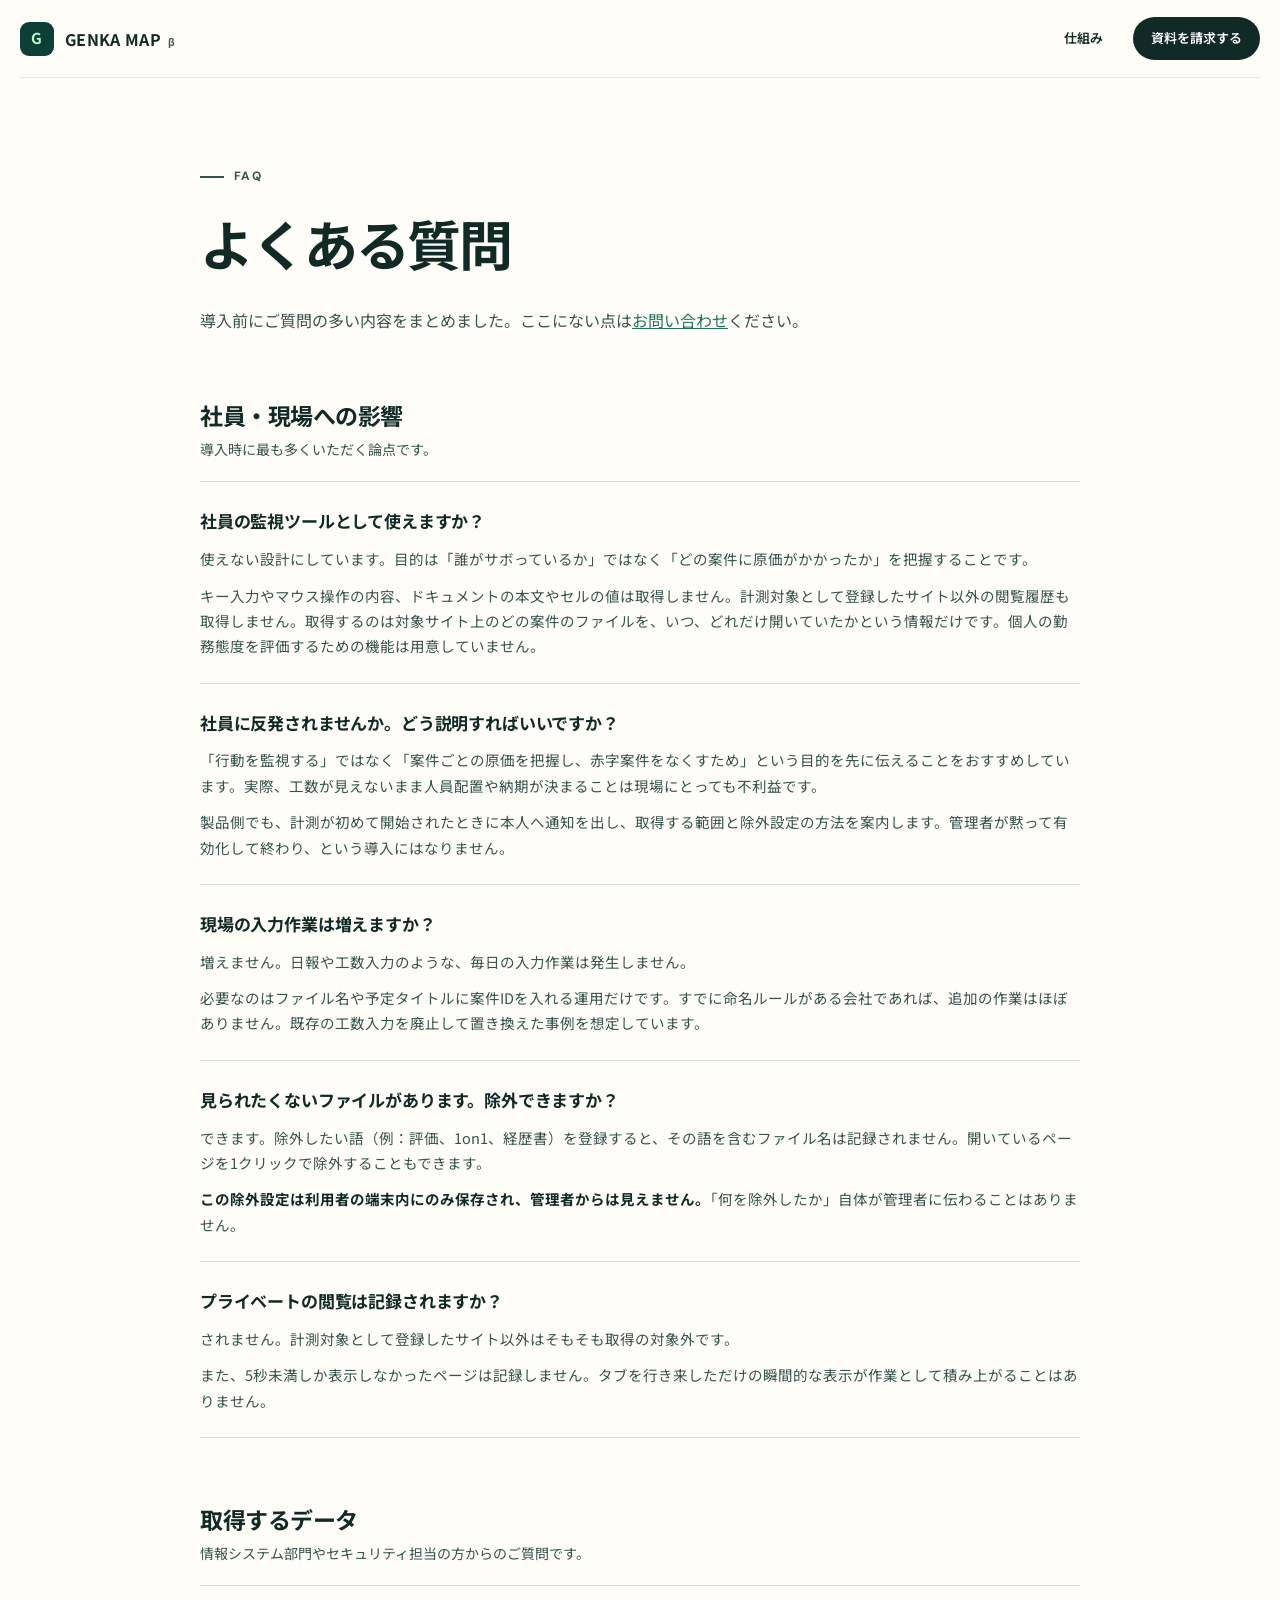
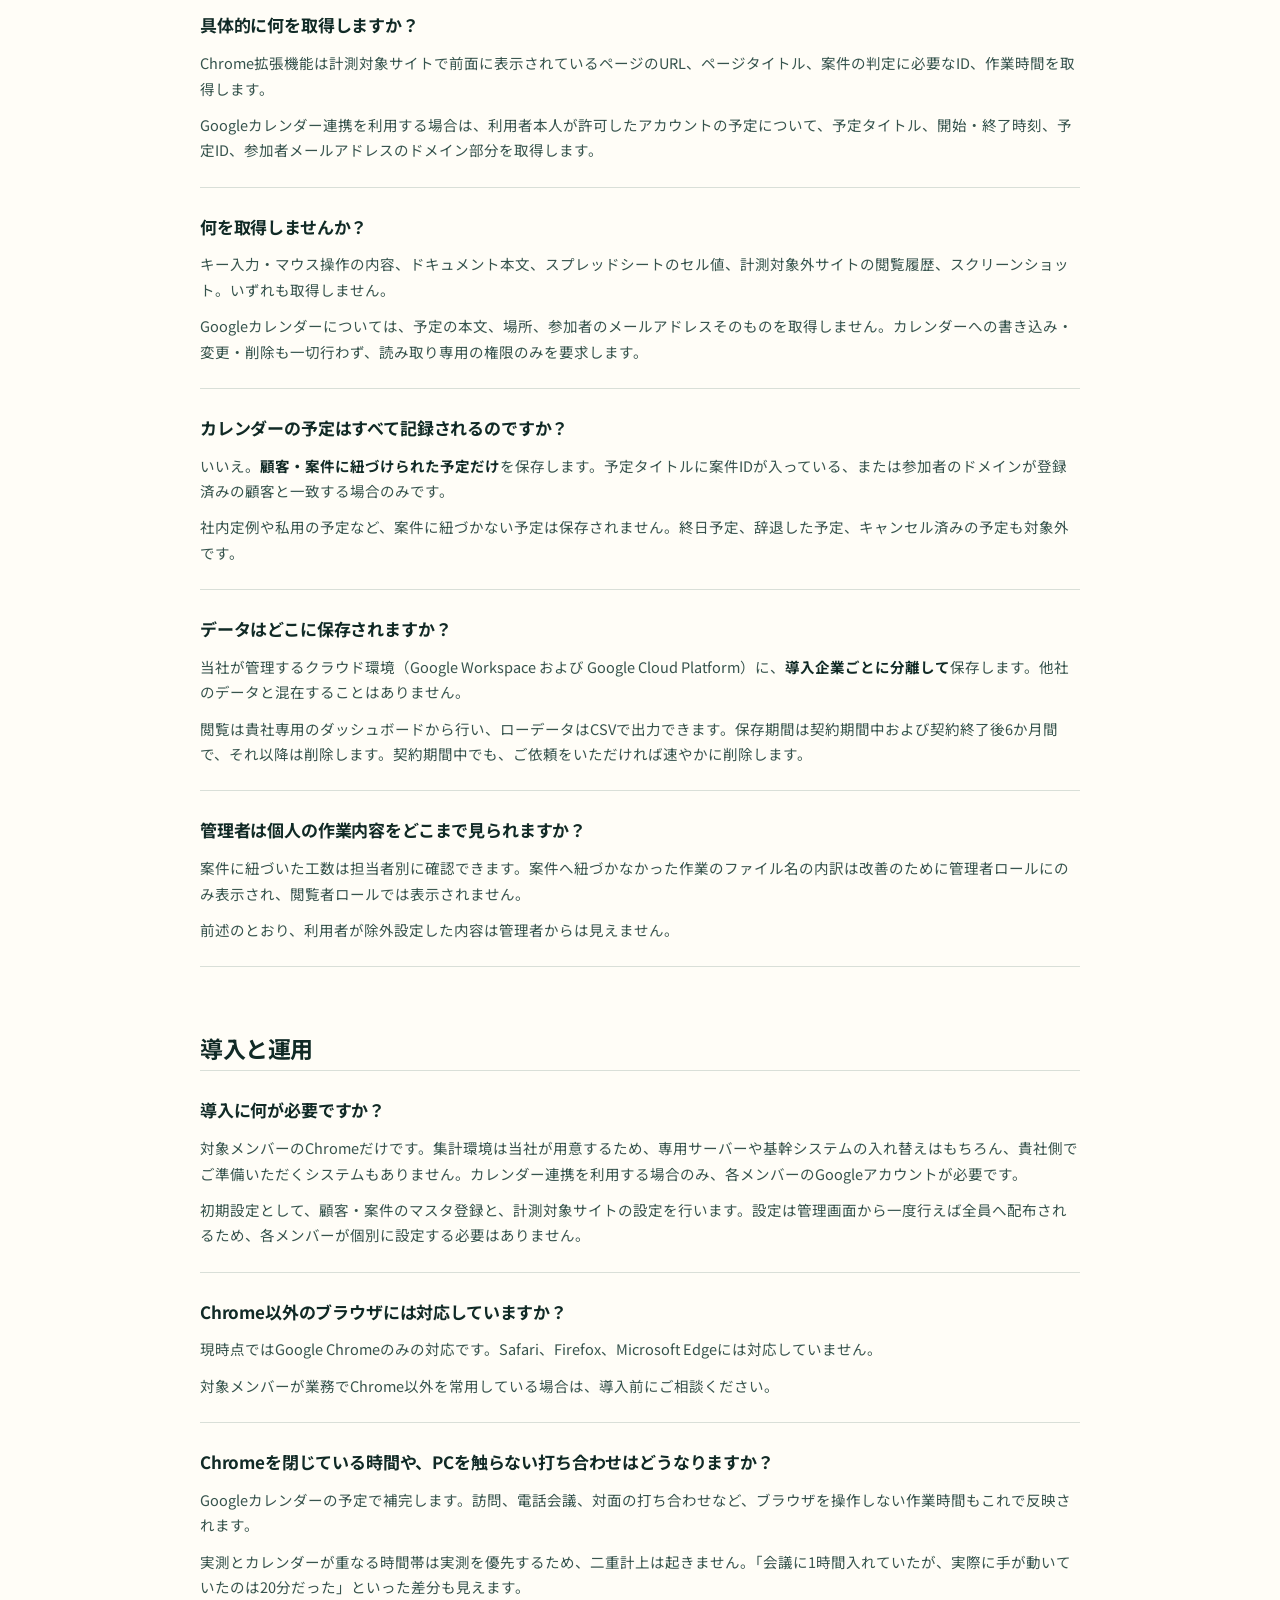
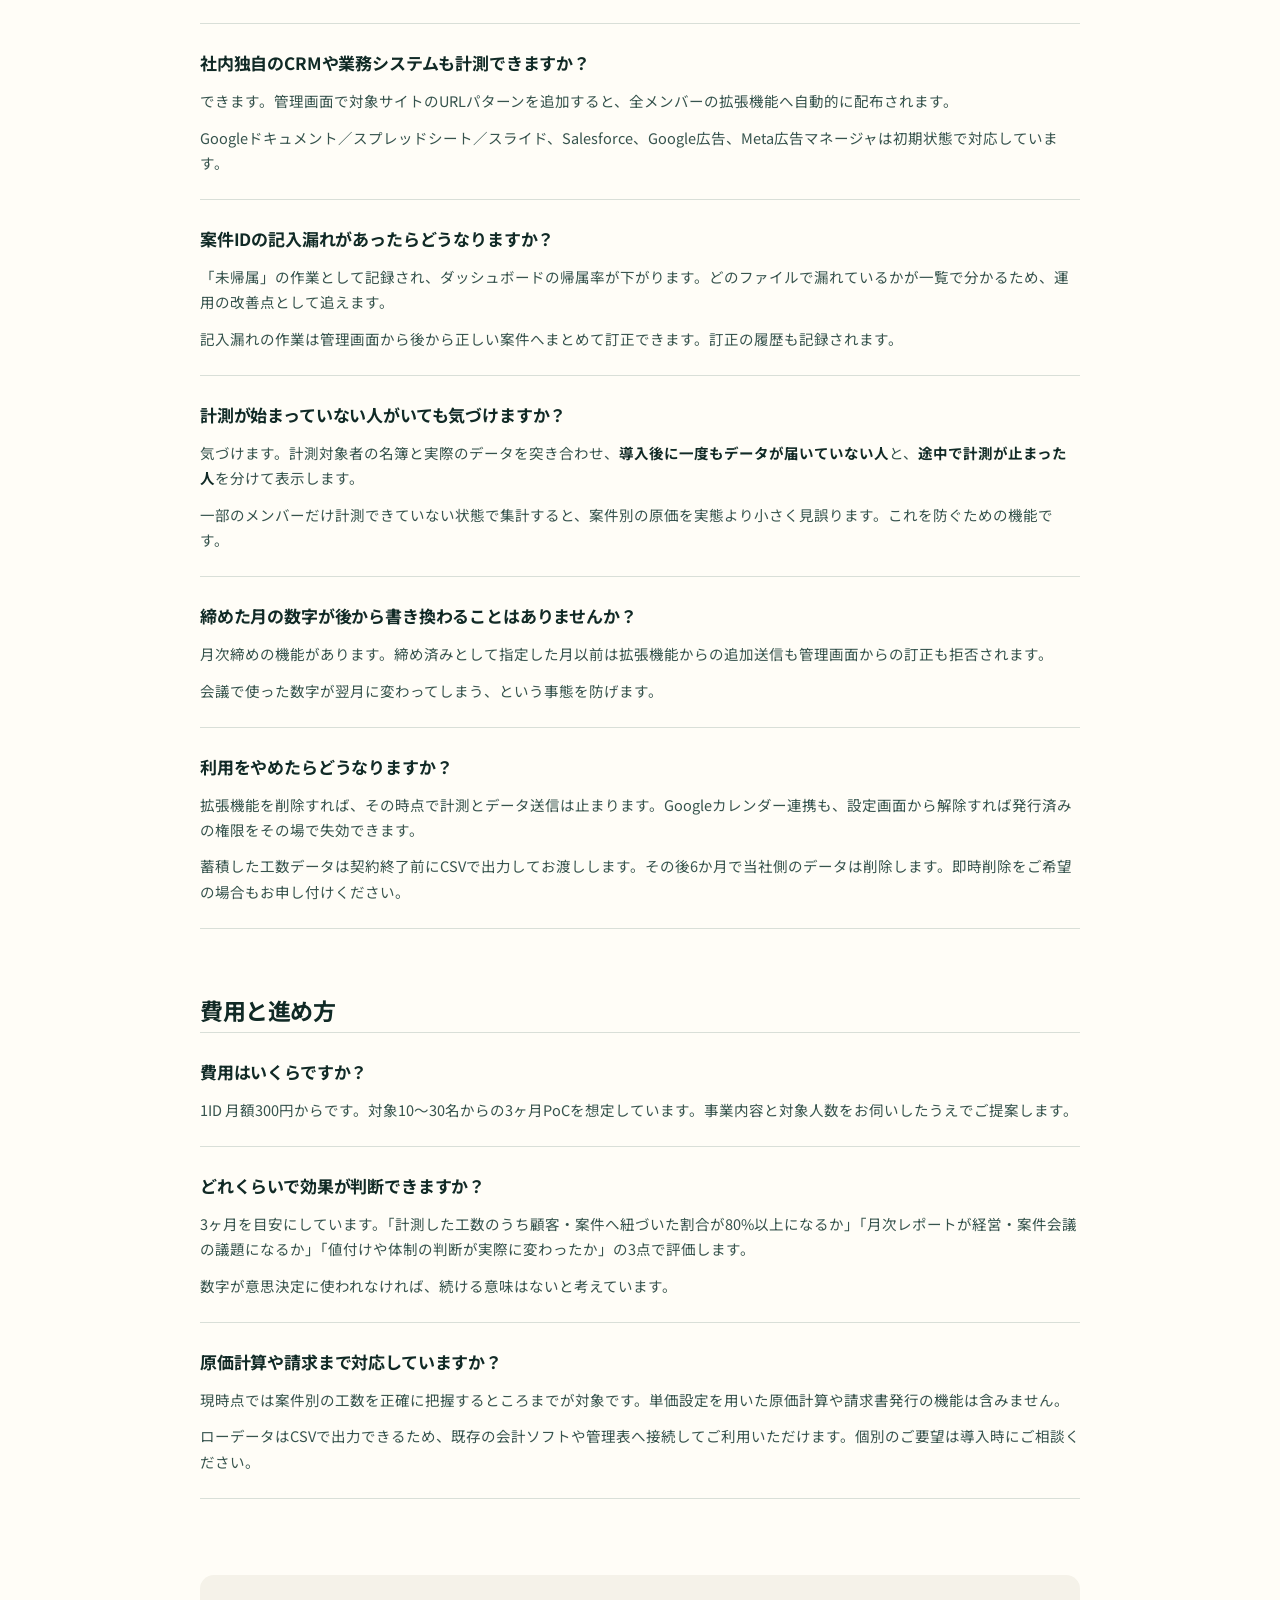
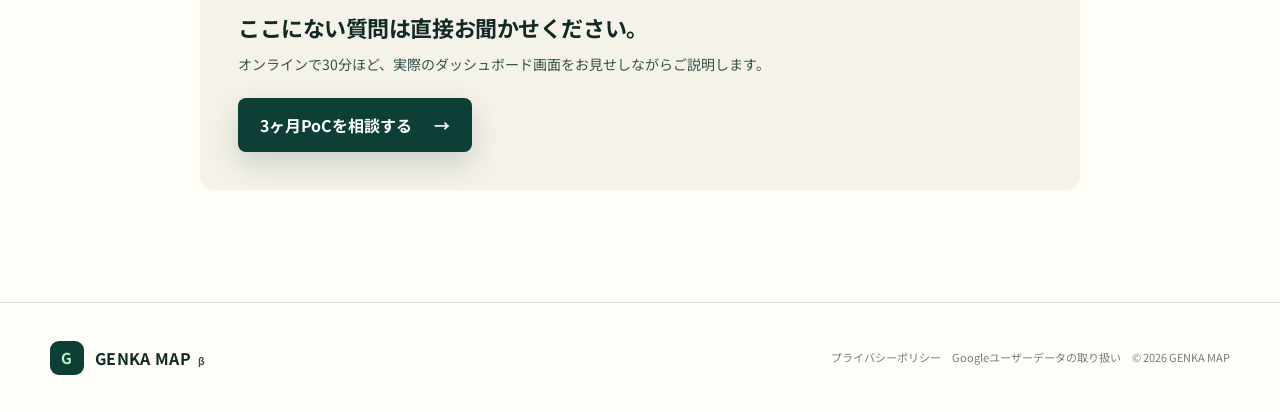
==== commit 1e770589: "Tighten the landing page copy to the house style Co-Authored-By: Claude Opus 5 <noreply@anthropic.co" ====
--- a/faq.html
+++ b/faq.html
@@ -33,19 +33,19 @@
       <div class="faq-item" id="watch">
         <h3>社員の監視ツールとして使えますか？</h3>
         <p>使えない設計にしています。目的は「誰がサボっているか」ではなく「どの案件に原価がかかったか」を把握することです。</p>
-        <p>キー入力やマウス操作の内容、ドキュメントの本文やセルの値は取得しません。計測対象として登録したサイト以外の閲覧履歴も取得しません。取得するのは、対象サイト上のどの案件のファイルを、いつ、どれだけ開いていたかという情報だけです。個人の勤務態度を評価するための機能は用意していません。</p>
+        <p>キー入力やマウス操作の内容、ドキュメントの本文やセルの値は取得しません。計測対象として登録したサイト以外の閲覧履歴も取得しません。取得するのは対象サイト上のどの案件のファイルを、いつ、どれだけ開いていたかという情報だけです。個人の勤務態度を評価するための機能は用意していません。</p>
       </div>
 
       <div class="faq-item">
         <h3>社員に反発されませんか。どう説明すればいいですか？</h3>
-        <p>「行動を監視する」ではなく「案件ごとの原価を把握し、赤字案件をなくすため」という目的を先に伝えることをおすすめしています。実際、工数が見えないまま人員配置や納期が決まることは、現場にとっても不利益です。</p>
+        <p>「行動を監視する」ではなく「案件ごとの原価を把握し、赤字案件をなくすため」という目的を先に伝えることをおすすめしています。実際、工数が見えないまま人員配置や納期が決まることは現場にとっても不利益です。</p>
         <p>製品側でも、計測が初めて開始されたときに本人へ通知を出し、取得する範囲と除外設定の方法を案内します。管理者が黙って有効化して終わり、という導入にはなりません。</p>
       </div>
 
       <div class="faq-item">
         <h3>現場の入力作業は増えますか？</h3>
         <p>増えません。日報や工数入力のような、毎日の入力作業は発生しません。</p>
-        <p>必要なのは、ファイル名や予定タイトルに案件IDを入れる運用だけです。すでに命名ルールがある会社であれば、追加の作業はほぼありません。既存の工数入力を廃止して置き換えた事例を想定しています。</p>
+        <p>必要なのはファイル名や予定タイトルに案件IDを入れる運用だけです。すでに命名ルールがある会社であれば、追加の作業はほぼありません。既存の工数入力を廃止して置き換えた事例を想定しています。</p>
       </div>
 
       <div class="faq-item" id="exclude">
@@ -56,7 +56,7 @@
 
       <div class="faq-item">
         <h3>プライベートの閲覧は記録されますか？</h3>
-        <p>されません。計測対象として登録したサイト以外は、そもそも取得の対象外です。</p>
+        <p>されません。計測対象として登録したサイト以外はそもそも取得の対象外です。</p>
         <p>また、5秒未満しか表示しなかったページは記録しません。タブを行き来しただけの瞬間的な表示が作業として積み上がることはありません。</p>
       </div>
     </section>
@@ -67,7 +67,7 @@
 
       <div class="faq-item" id="collect">
         <h3>具体的に何を取得しますか？</h3>
-        <p>Chrome拡張機能は、計測対象サイトで前面に表示されているページのURL、ページタイトル、案件の判定に必要なID、作業時間を取得します。</p>
+        <p>Chrome拡張機能は計測対象サイトで前面に表示されているページのURL、ページタイトル、案件の判定に必要なID、作業時間を取得します。</p>
         <p>Googleカレンダー連携を利用する場合は、利用者本人が許可したアカウントの予定について、予定タイトル、開始・終了時刻、予定ID、参加者メールアドレスのドメイン部分を取得します。</p>
       </div>
 
@@ -91,7 +91,7 @@
 
       <div class="faq-item">
         <h3>管理者は個人の作業内容をどこまで見られますか？</h3>
-        <p>案件に紐づいた工数は、担当者別に確認できます。案件へ紐づかなかった作業のファイル名の内訳は、改善のために管理者ロールにのみ表示され、閲覧者ロールでは表示されません。</p>
+        <p>案件に紐づいた工数は担当者別に確認できます。案件へ紐づかなかった作業のファイル名の内訳は改善のために管理者ロールにのみ表示され、閲覧者ロールでは表示されません。</p>
         <p>前述のとおり、利用者が除外設定した内容は管理者からは見えません。</p>
       </div>
     </section>
@@ -126,7 +126,7 @@
       <div class="faq-item">
         <h3>案件IDの記入漏れがあったらどうなりますか？</h3>
         <p>「未帰属」の作業として記録され、ダッシュボードの帰属率が下がります。どのファイルで漏れているかが一覧で分かるため、運用の改善点として追えます。</p>
-        <p>記入漏れの作業は、管理画面から後から正しい案件へまとめて訂正できます。訂正の履歴も記録されます。</p>
+        <p>記入漏れの作業は管理画面から後から正しい案件へまとめて訂正できます。訂正の履歴も記録されます。</p>
       </div>
 
       <div class="faq-item">
@@ -137,14 +137,14 @@
 
       <div class="faq-item">
         <h3>締めた月の数字が後から書き換わることはありませんか？</h3>
-        <p>月次締めの機能があります。締め済みとして指定した月以前は、拡張機能からの追加送信も管理画面からの訂正も拒否されます。</p>
+        <p>月次締めの機能があります。締め済みとして指定した月以前は拡張機能からの追加送信も管理画面からの訂正も拒否されます。</p>
         <p>会議で使った数字が翌月に変わってしまう、という事態を防げます。</p>
       </div>
 
       <div class="faq-item">
         <h3>利用をやめたらどうなりますか？</h3>
         <p>拡張機能を削除すれば、その時点で計測とデータ送信は止まります。Googleカレンダー連携も、設定画面から解除すれば発行済みの権限をその場で失効できます。</p>
-        <p>蓄積した工数データは、契約終了前にCSVで出力してお渡しします。その後6か月で当社側のデータは削除します。即時削除をご希望の場合もお申し付けください。</p>
+        <p>蓄積した工数データは契約終了前にCSVで出力してお渡しします。その後6か月で当社側のデータは削除します。即時削除をご希望の場合もお申し付けください。</p>
       </div>
     </section>
 
@@ -164,13 +164,13 @@
 
       <div class="faq-item">
         <h3>原価計算や請求まで対応していますか？</h3>
-        <p>現時点では、案件別の工数を正確に把握するところまでが対象です。単価設定を用いた原価計算や請求書発行の機能は含みません。</p>
+        <p>現時点では案件別の工数を正確に把握するところまでが対象です。単価設定を用いた原価計算や請求書発行の機能は含みません。</p>
         <p>ローデータはCSVで出力できるため、既存の会計ソフトや管理表へ接続してご利用いただけます。個別のご要望は導入時にご相談ください。</p>
       </div>
     </section>
 
     <div class="faq-cta">
-      <h2>ここにない質問は、直接お聞かせください。</h2>
+      <h2>ここにない質問は直接お聞かせください。</h2>
       <p>オンラインで30分ほど、実際のダッシュボード画面をお見せしながらご説明します。</p>
       <a class="button button-primary" href="./index.html#contact">3ヶ月PoCを相談する <span aria-hidden="true">→</span></a>
     </div>
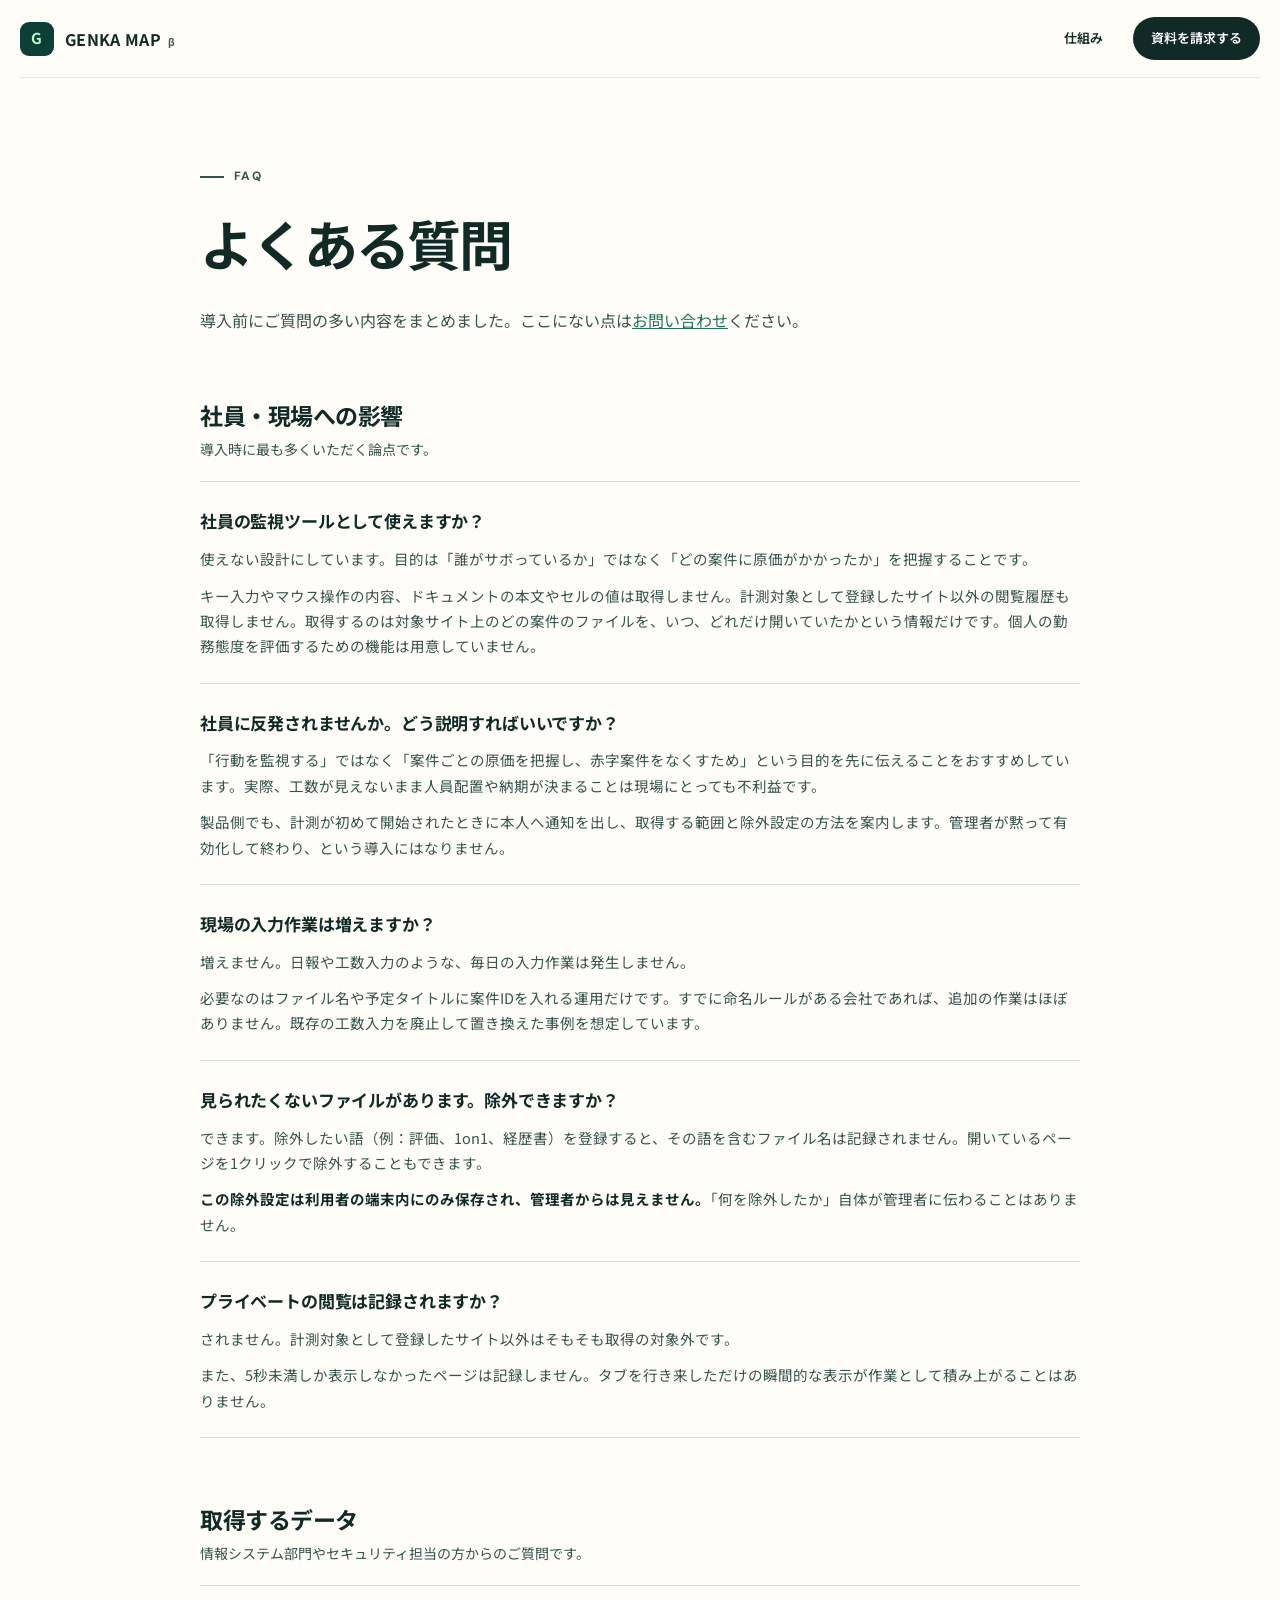
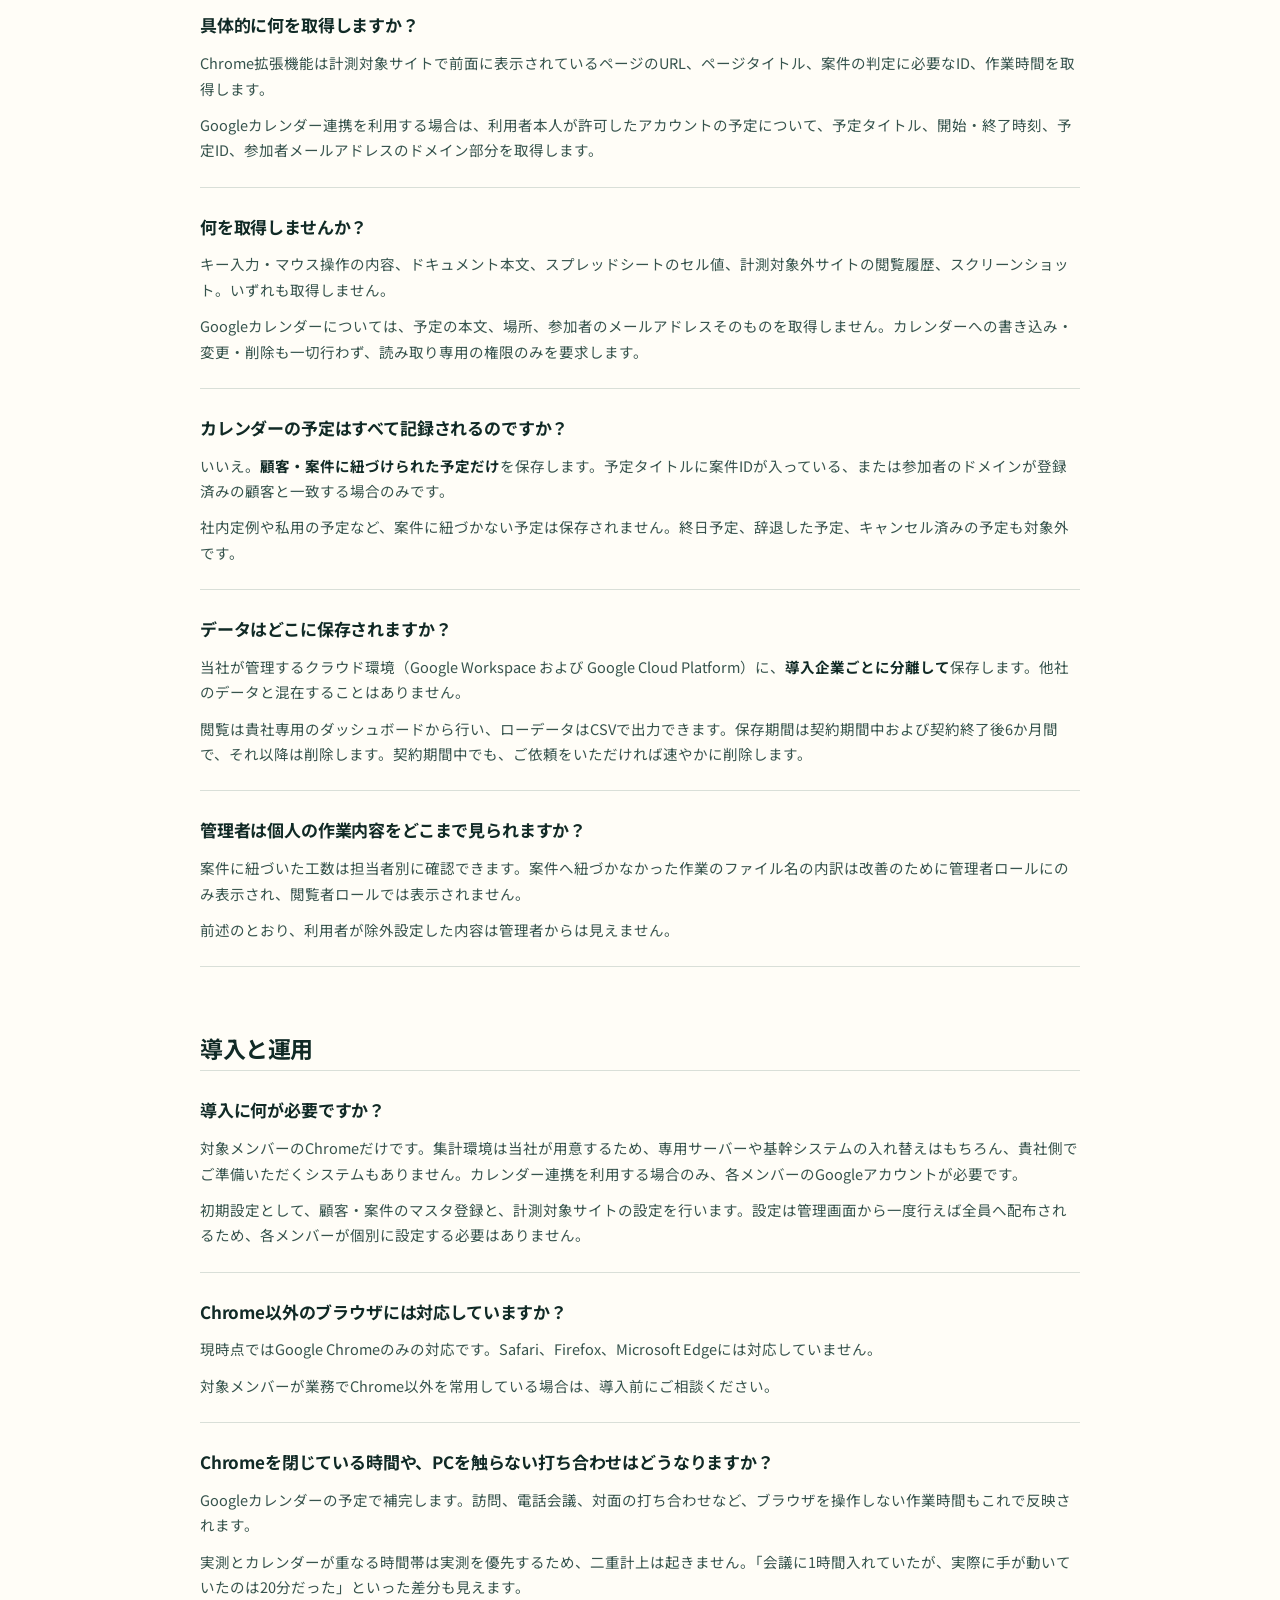
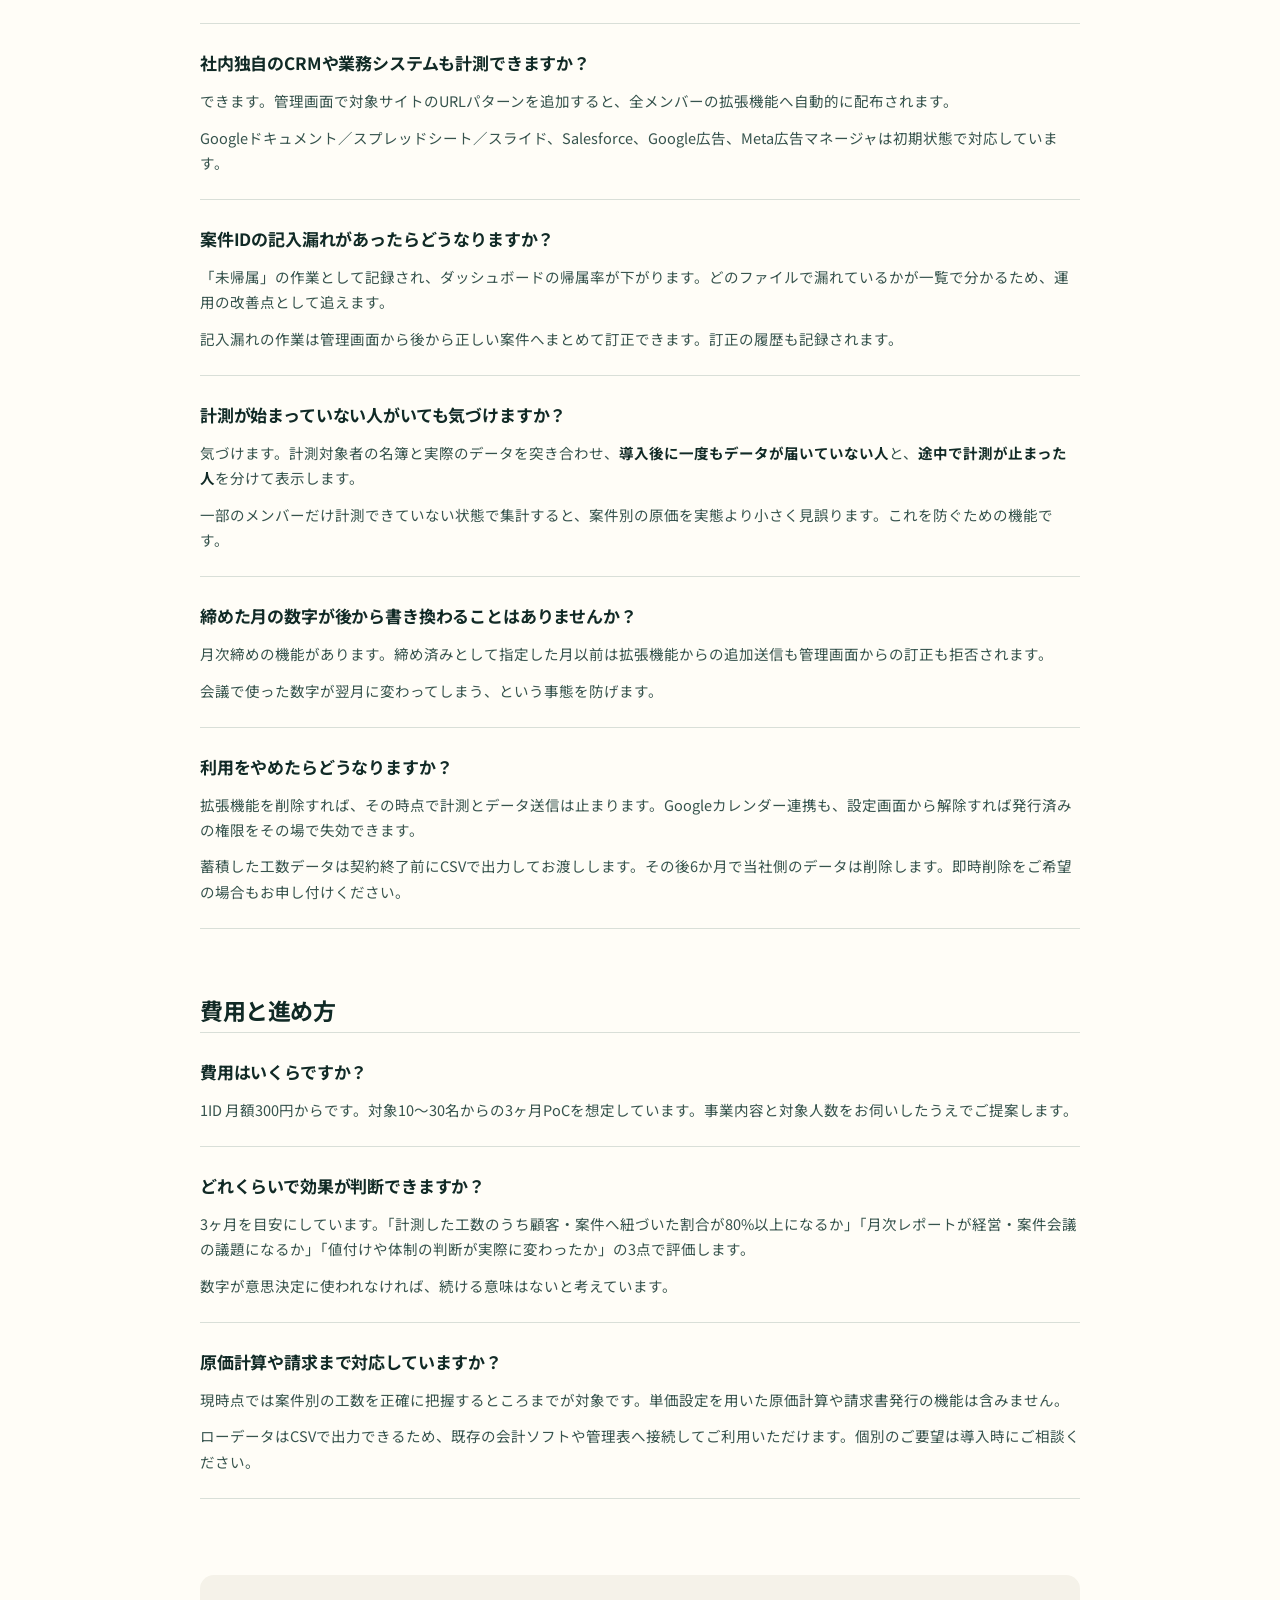
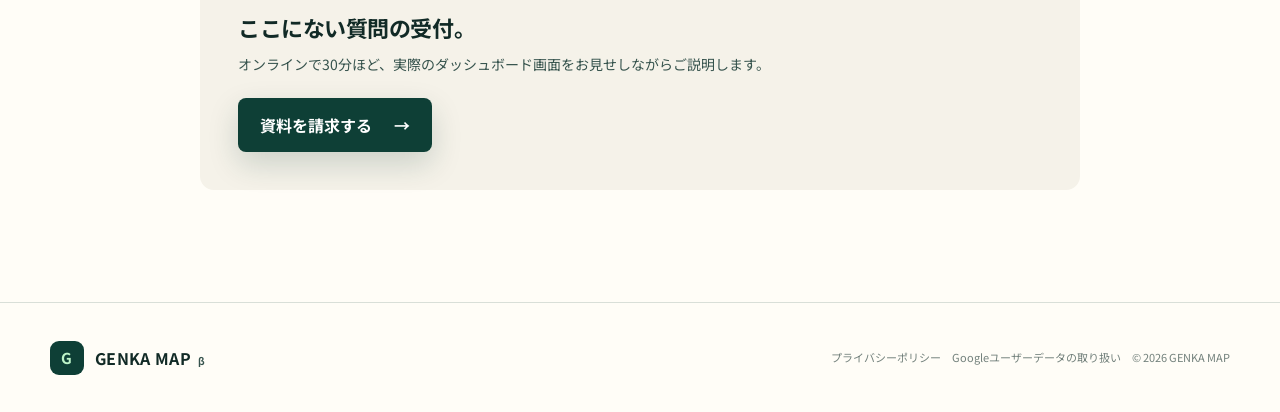
==== commit 43e7bbc2: "Publish the survey landing page and the house-style copy pass Co-Authored-By: Claude Opus 5 <noreply" ====
--- a/faq.html
+++ b/faq.html
@@ -9,7 +9,7 @@
   <link rel="preconnect" href="https://fonts.googleapis.com">
   <link rel="preconnect" href="https://fonts.gstatic.com" crossorigin>
   <link href="https://fonts.googleapis.com/css2?family=DM+Sans:wght@500;600;700&amp;family=Noto+Sans+JP:wght@400;500;600;700&amp;display=swap" rel="stylesheet">
-  <link rel="stylesheet" href="./styles.css?v=074db91b">
+  <link rel="stylesheet" href="./styles.css?v=cdcc364f">
   <script src="./analytics.js?v=4779f2a9" defer></script>
 </head>
 <body>
@@ -170,9 +170,9 @@
     </section>
 
     <div class="faq-cta">
-      <h2>ここにない質問は直接お聞かせください。</h2>
+      <h2>ここにない質問の受付。</h2>
       <p>オンラインで30分ほど、実際のダッシュボード画面をお見せしながらご説明します。</p>
-      <a class="button button-primary" href="./index.html#contact">3ヶ月PoCを相談する <span aria-hidden="true">→</span></a>
+      <a class="button button-primary" href="./index.html#contact">資料を請求する <span aria-hidden="true">→</span></a>
     </div>
   </main>
 
--- a/styles.css
+++ b/styles.css
@@ -240,3 +240,68 @@
   form { padding: 24px 18px; }
   footer { gap: 20px; flex-direction: column; justify-content: center; }
 }
+
+/* 業務量調査LP。見出しが既存LPより長いため、列幅に収まる大きさへ落とす。 */
+.survey-hero h1 { font-size: clamp(36px, 4.2vw, 56px); }
+
+/* 何が分かるかを数字で見せる一覧。 */
+.breakdown { padding: 34px 38px; border: 1px solid var(--line); border-radius: 14px; background: #fff; box-shadow: var(--shadow); }
+.breakdown-head { display: flex; align-items: baseline; justify-content: space-between; gap: 16px; padding-bottom: 18px; border-bottom: 1px solid var(--line); }
+.breakdown-head b { font-size: 15px; }
+.breakdown-head span { color: #74817c; font-size: 11px; }
+.breakdown ul { padding: 0; margin: 0; list-style: none; }
+.breakdown li { padding: 15px 0; border-bottom: 1px solid #eef1ec; }
+.breakdown li:last-child { border-bottom: 0; }
+.breakdown-row { display: flex; align-items: baseline; justify-content: space-between; gap: 14px; margin-bottom: 9px; font-size: 14px; }
+.breakdown-row b { font-weight: 600; }
+.breakdown-row span { color: #25775c; font-family: "DM Sans", sans-serif; font-weight: 700; }
+.breakdown-bar { height: 7px; border-radius: 99px; background: #eaf4ec; }
+.breakdown-bar i { display: block; height: 100%; border-radius: 99px; background: linear-gradient(90deg, #2d8a6a, #85eba5); }
+.breakdown-sub { margin: 9px 0 0; padding-left: 14px; border-left: 2px solid #e2f6e7; color: var(--ink-soft); font-size: 12px; }
+.breakdown-note { margin: 18px 0 0; color: #74817c; font-size: 11px; }
+
+/* 調査の進め方。3ヶ月の流れを1本の線で示す。 */
+.timeline { display: grid; grid-template-columns: repeat(4, 1fr); margin-top: 55px; border-top: 1px solid rgba(255,255,255,.15); }
+.timeline div { padding: 26px 24px 0 0; }
+.timeline div + div { padding-left: 24px; border-left: 1px solid rgba(255,255,255,.15); }
+.timeline small { display: block; margin-bottom: 8px; color: var(--mint); font-family: "DM Sans", sans-serif; font-size: 11px; font-weight: 700; letter-spacing: .1em; }
+.timeline b { font-size: 16px; }
+.timeline p { margin: 8px 0 0; color: rgba(255,255,255,.67); font-size: 13px; }
+
+.price-card { display: grid; grid-template-columns: 1fr auto; gap: 30px; align-items: center; padding: 34px 38px; border: 1px solid var(--line); border-radius: 14px; background: var(--cream); }
+.price-card b { display: block; margin-bottom: 6px; font-size: 20px; }
+.price-card p { margin: 0; color: var(--ink-soft); font-size: 13px; }
+.price-card strong { font-size: clamp(30px, 4vw, 40px); letter-spacing: -.03em; white-space: nowrap; }
+.price-card strong small { font-size: 15px; font-weight: 600; }
+.option-list { display: grid; grid-template-columns: repeat(3, 1fr); gap: 18px; margin-top: 22px; }
+.option-list div { padding: 22px 24px; border: 1px solid var(--line); border-radius: 12px; }
+.option-list b { display: block; margin-bottom: 6px; font-size: 14px; }
+.option-list p { margin: 0; color: var(--ink-soft); font-size: 13px; }
+
+@media (max-width: 960px) {
+  .timeline, .option-list { grid-template-columns: 1fr 1fr; }
+  .breakdown, .price-card { padding: 26px 22px; }
+  .price-card { grid-template-columns: 1fr; }
+}
+
+/* 手段の比較。星取表は横に長くなるため、狭い画面では表だけ横スクロールさせる。 */
+.matrix-scroll { overflow-x: auto; }
+.matrix { width: 100%; min-width: 760px; border-collapse: collapse; font-size: 13px; }
+.matrix th, .matrix td { padding: 16px 18px; text-align: left; vertical-align: top; border-bottom: 1px solid var(--line); }
+.matrix thead th { padding-bottom: 14px; color: #74817c; font-size: 11px; font-weight: 600; }
+.matrix thead th.is-ours { color: var(--ink); font-size: 14px; }
+.matrix tbody th { width: 128px; color: var(--ink-soft); font-weight: 600; }
+.matrix td { color: var(--ink-soft); }
+.matrix .is-ours { background: #f2f9f3; }
+.matrix tbody tr:last-child th, .matrix tbody tr:last-child td { border-bottom: 0; }
+.matrix b { display: block; margin-bottom: 3px; color: var(--ink); font-size: 15px; }
+.matrix .is-ours b { color: #1d6e53; }
+.matrix-note { display: grid; grid-template-columns: 1fr 1fr; gap: 18px; margin-top: 26px; }
+.matrix-note div { padding: 22px 24px; border-left: 3px solid #e2e7e1; }
+.matrix-note div:first-child { border-left-color: var(--warning); }
+.matrix-note b { display: block; margin-bottom: 6px; font-size: 14px; }
+.matrix-note p { margin: 0; color: var(--ink-soft); font-size: 13px; }
+
+@media (max-width: 760px) {
+  .matrix-note { grid-template-columns: 1fr; }
+}
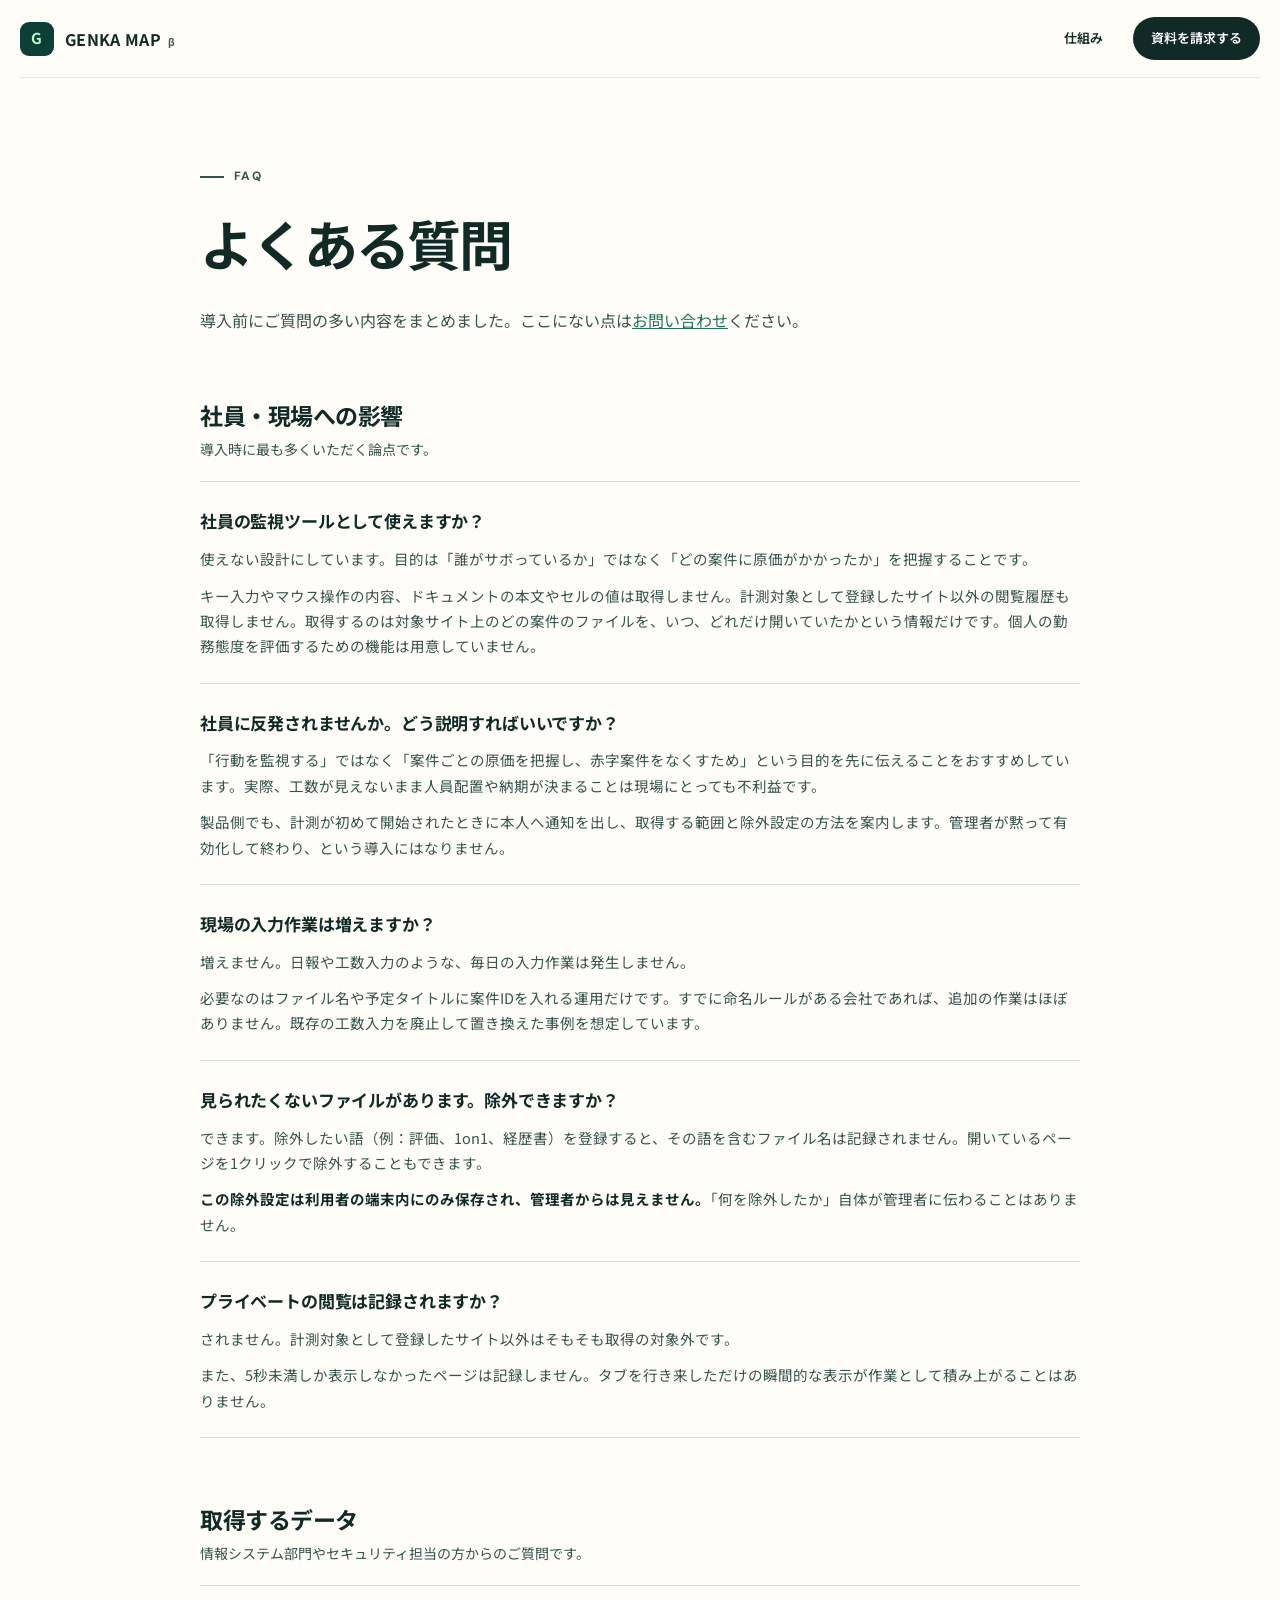
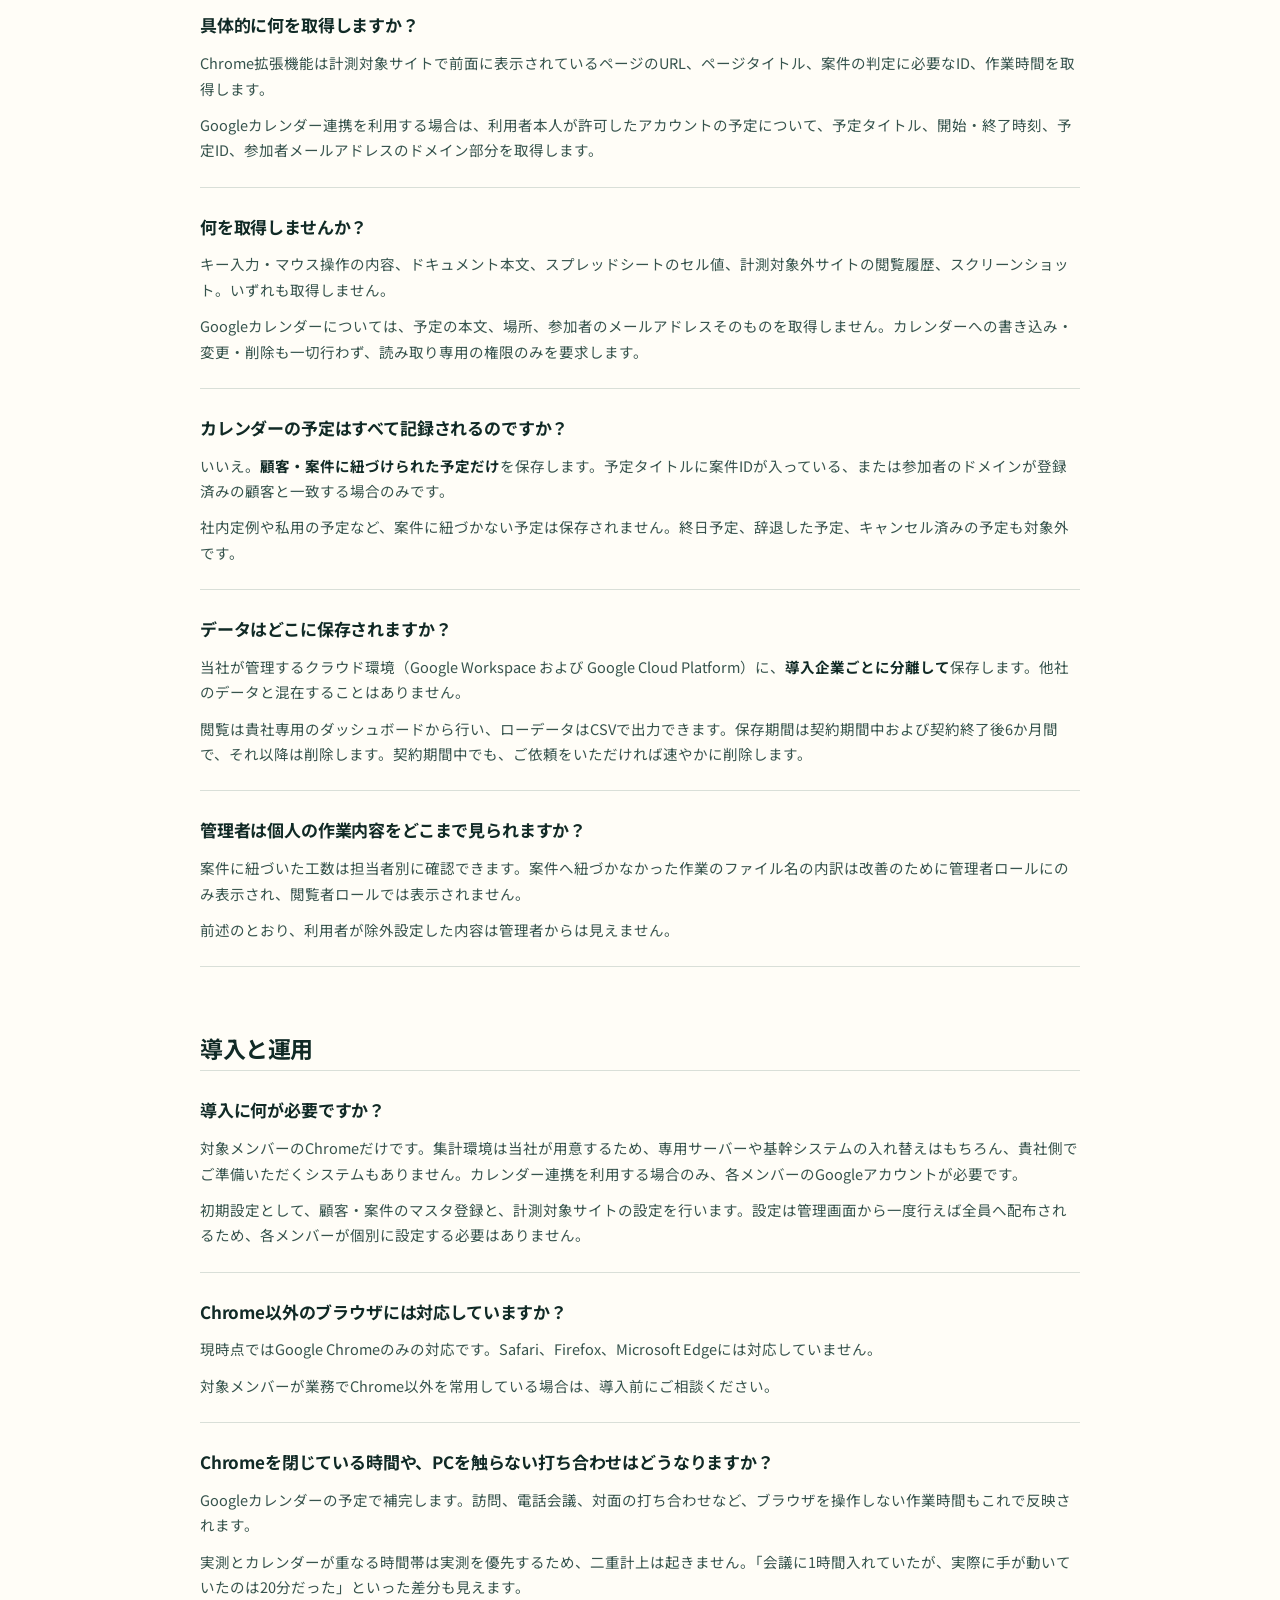
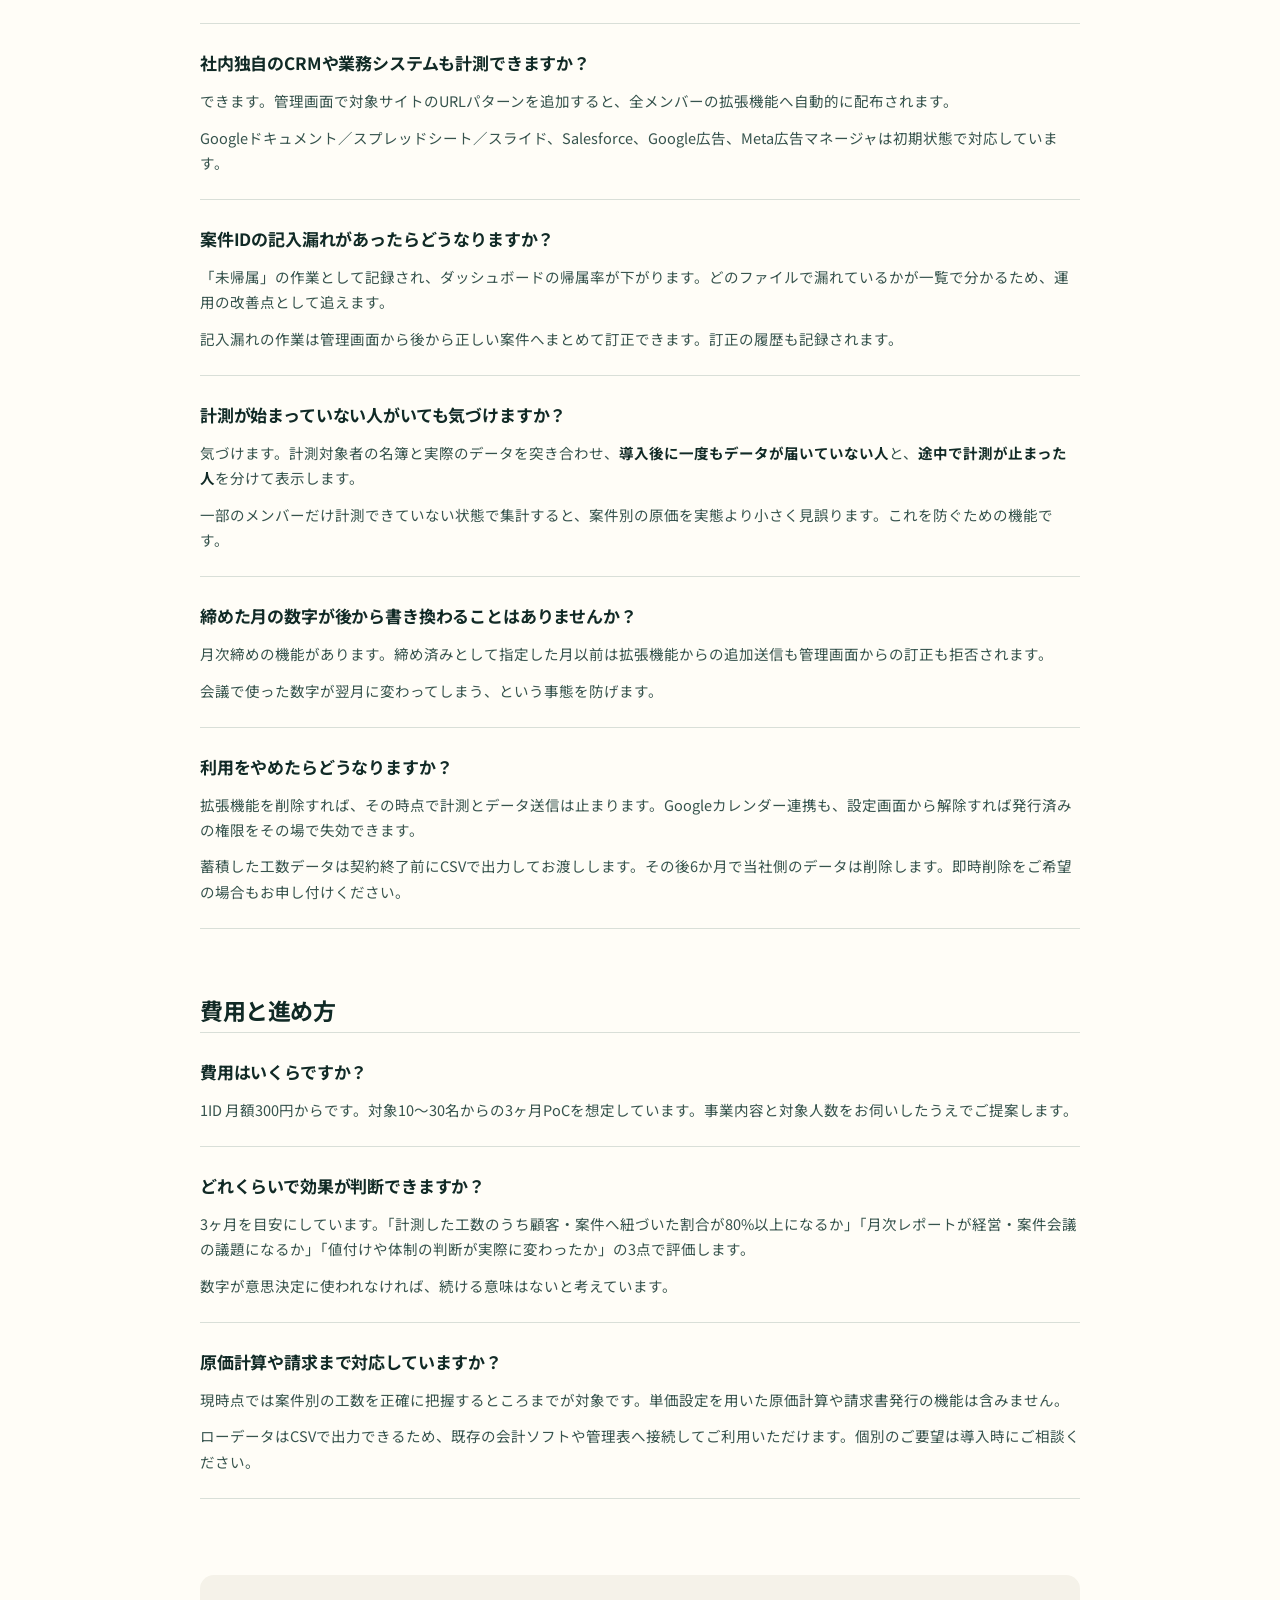
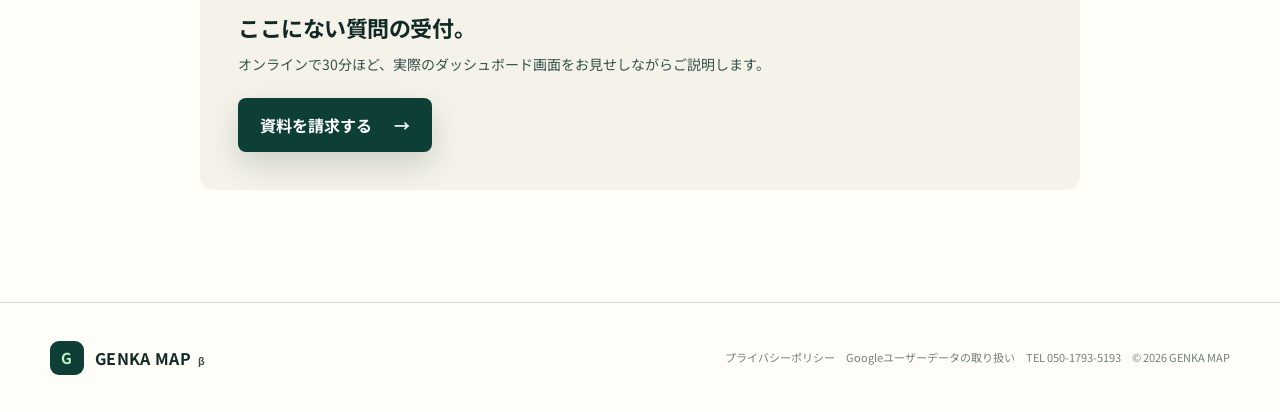
==== commit a611ba7e: "Put the phone number in every footer Co-Authored-By: Claude Opus 5 <noreply@anthropic.com>" ====
--- a/faq.html
+++ b/faq.html
@@ -9,7 +9,7 @@
   <link rel="preconnect" href="https://fonts.googleapis.com">
   <link rel="preconnect" href="https://fonts.gstatic.com" crossorigin>
   <link href="https://fonts.googleapis.com/css2?family=DM+Sans:wght@500;600;700&amp;family=Noto+Sans+JP:wght@400;500;600;700&amp;display=swap" rel="stylesheet">
-  <link rel="stylesheet" href="./styles.css?v=cdcc364f">
+  <link rel="stylesheet" href="./styles.css?v=cdc480e2">
   <script src="./analytics.js?v=4779f2a9" defer></script>
 </head>
 <body>
@@ -178,7 +178,7 @@
 
   <footer>
     <a class="brand" href="./index.html"><span class="brand-mark" aria-hidden="true">G</span><span>GENKA MAP <small>β</small></span></a>
-    <p><a href="./privacy.html">プライバシーポリシー</a>　<a href="./privacy.html#google-data">Googleユーザーデータの取り扱い</a>　© 2026 GENKA MAP</p>
+    <p><a href="./privacy.html">プライバシーポリシー</a>　<a href="./privacy.html#google-data">Googleユーザーデータの取り扱い</a>　<a href="tel:05017935193">TEL 050-1793-5193</a>　© 2026 GENKA MAP</p>
   </footer>
 </body>
 </html>
--- a/styles.css
+++ b/styles.css
@@ -242,7 +242,7 @@
 }
 
 /* 業務量調査LP。見出しが既存LPより長いため、列幅に収まる大きさへ落とす。 */
-.survey-hero h1 { font-size: clamp(36px, 4.2vw, 56px); }
+.survey-hero h1 { font-size: clamp(32px, 3.6vw, 48px); }
 
 /* 何が分かるかを数字で見せる一覧。 */
 .breakdown { padding: 34px 38px; border: 1px solid var(--line); border-radius: 14px; background: #fff; box-shadow: var(--shadow); }
